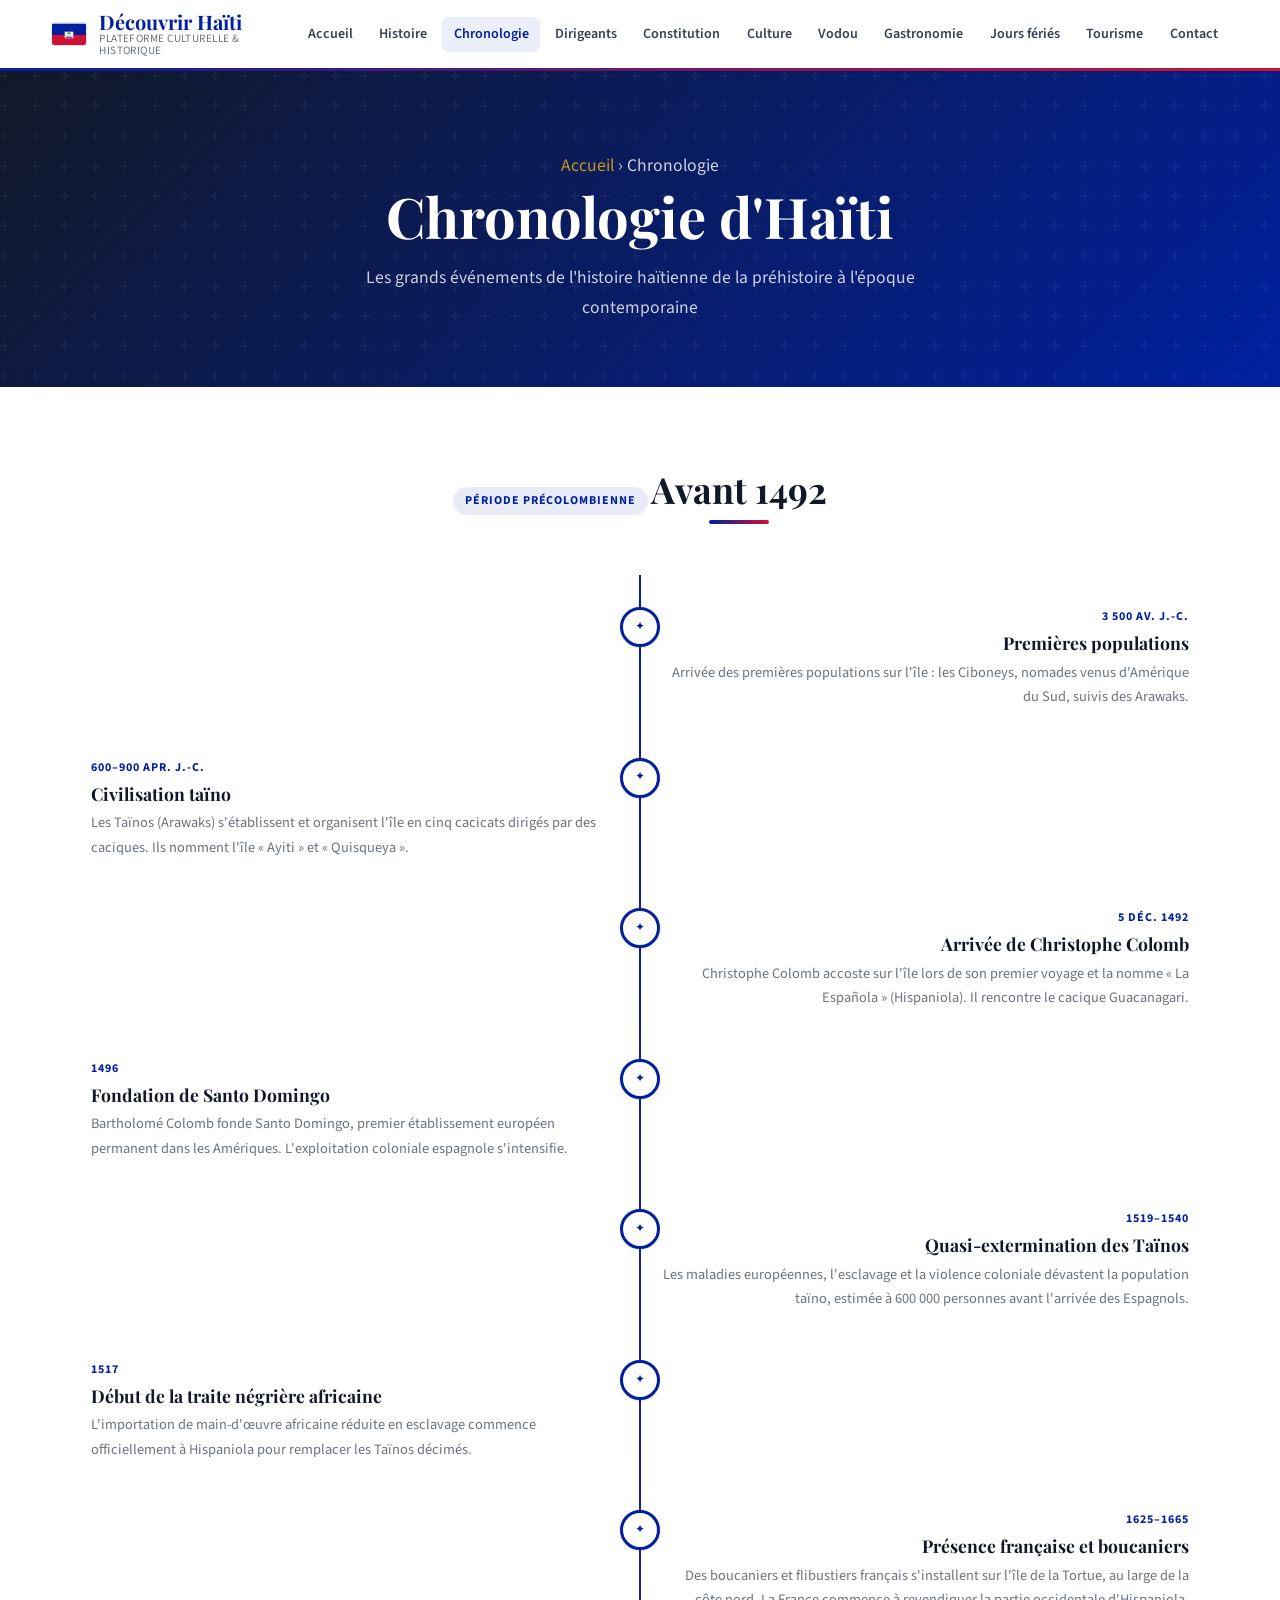
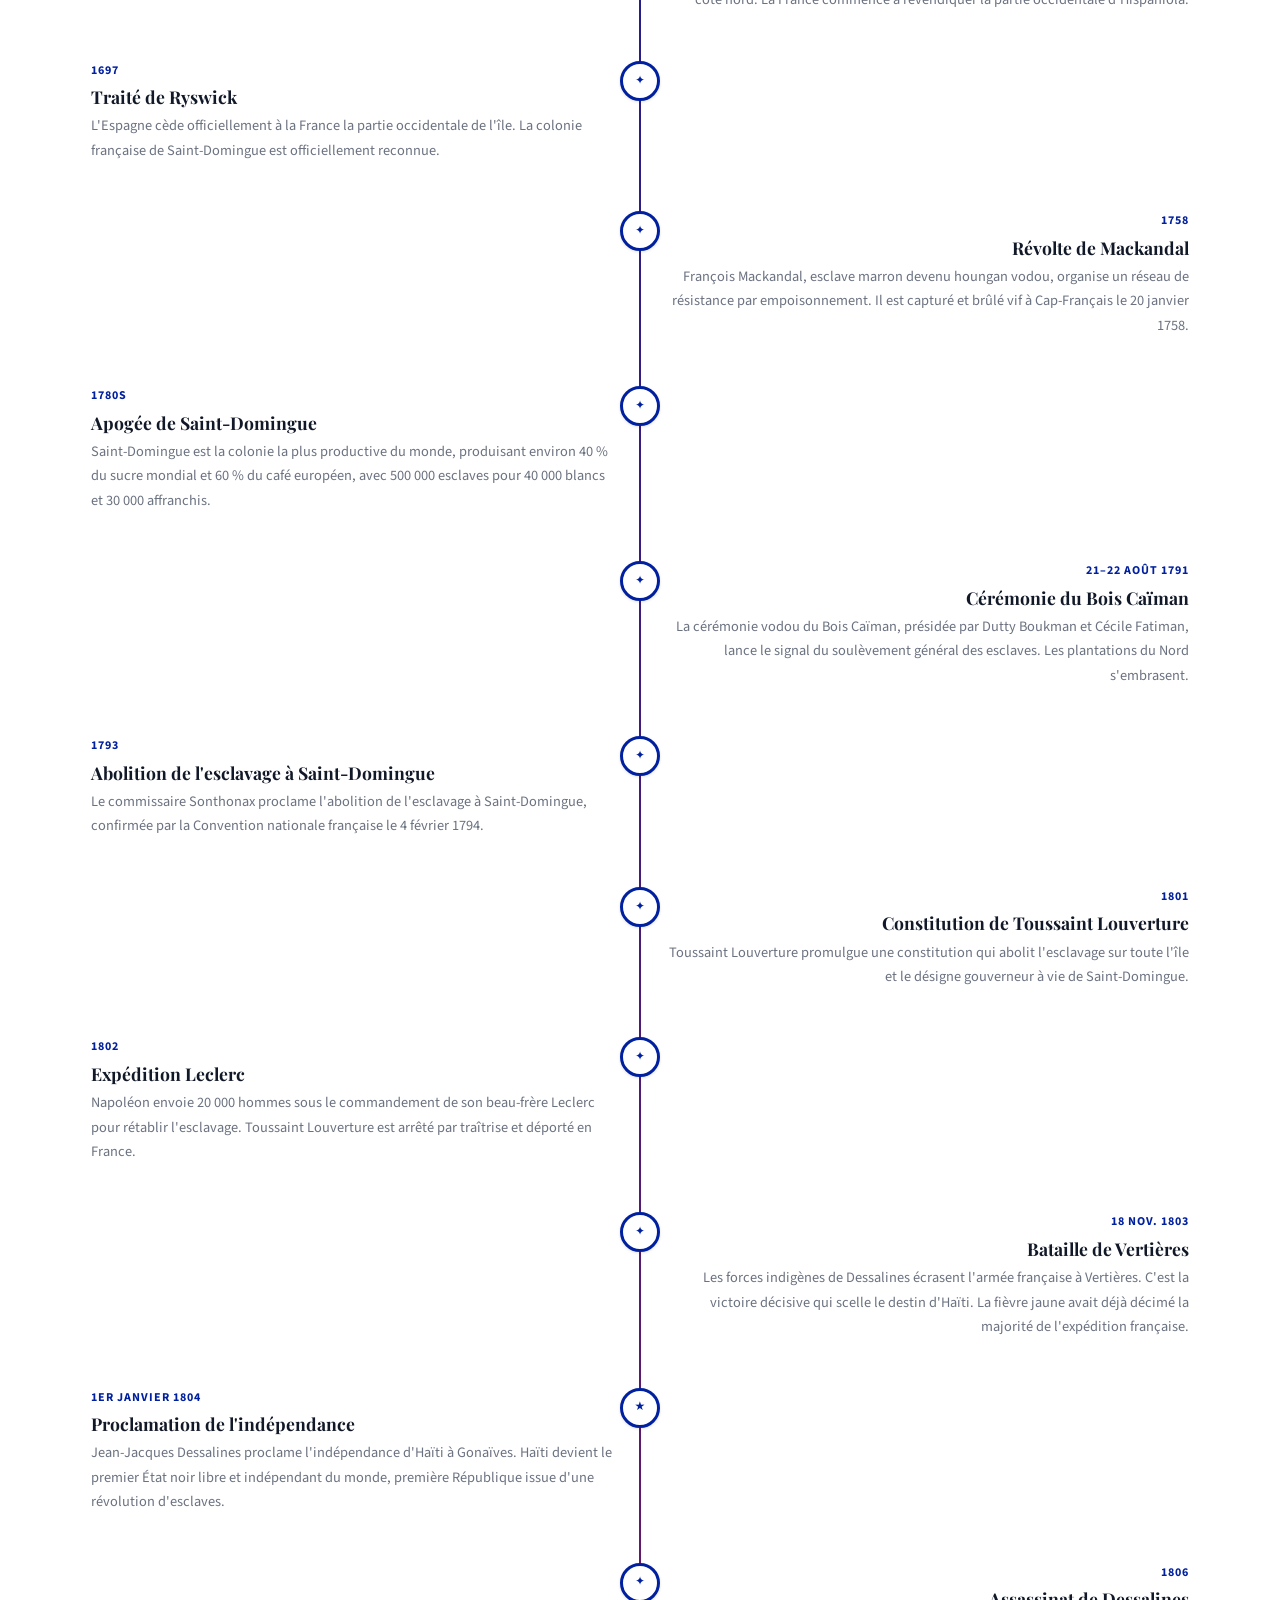
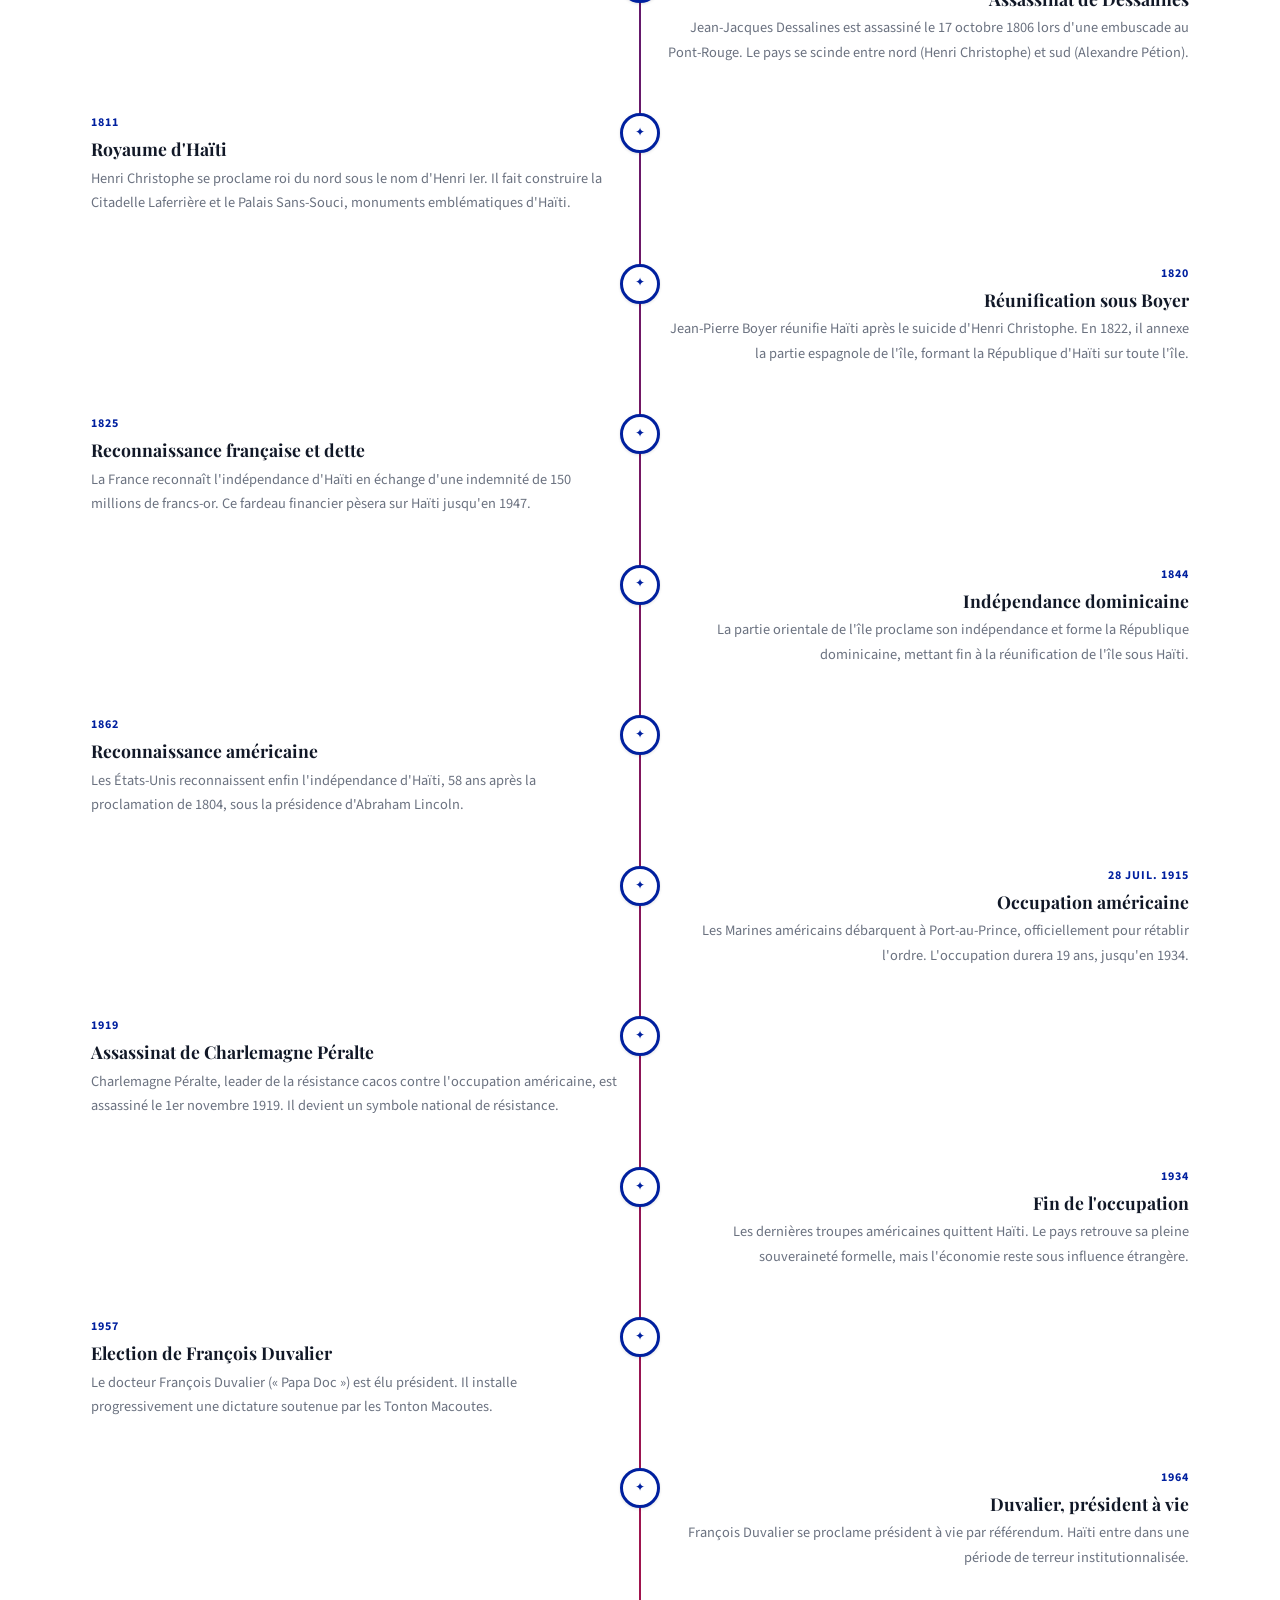
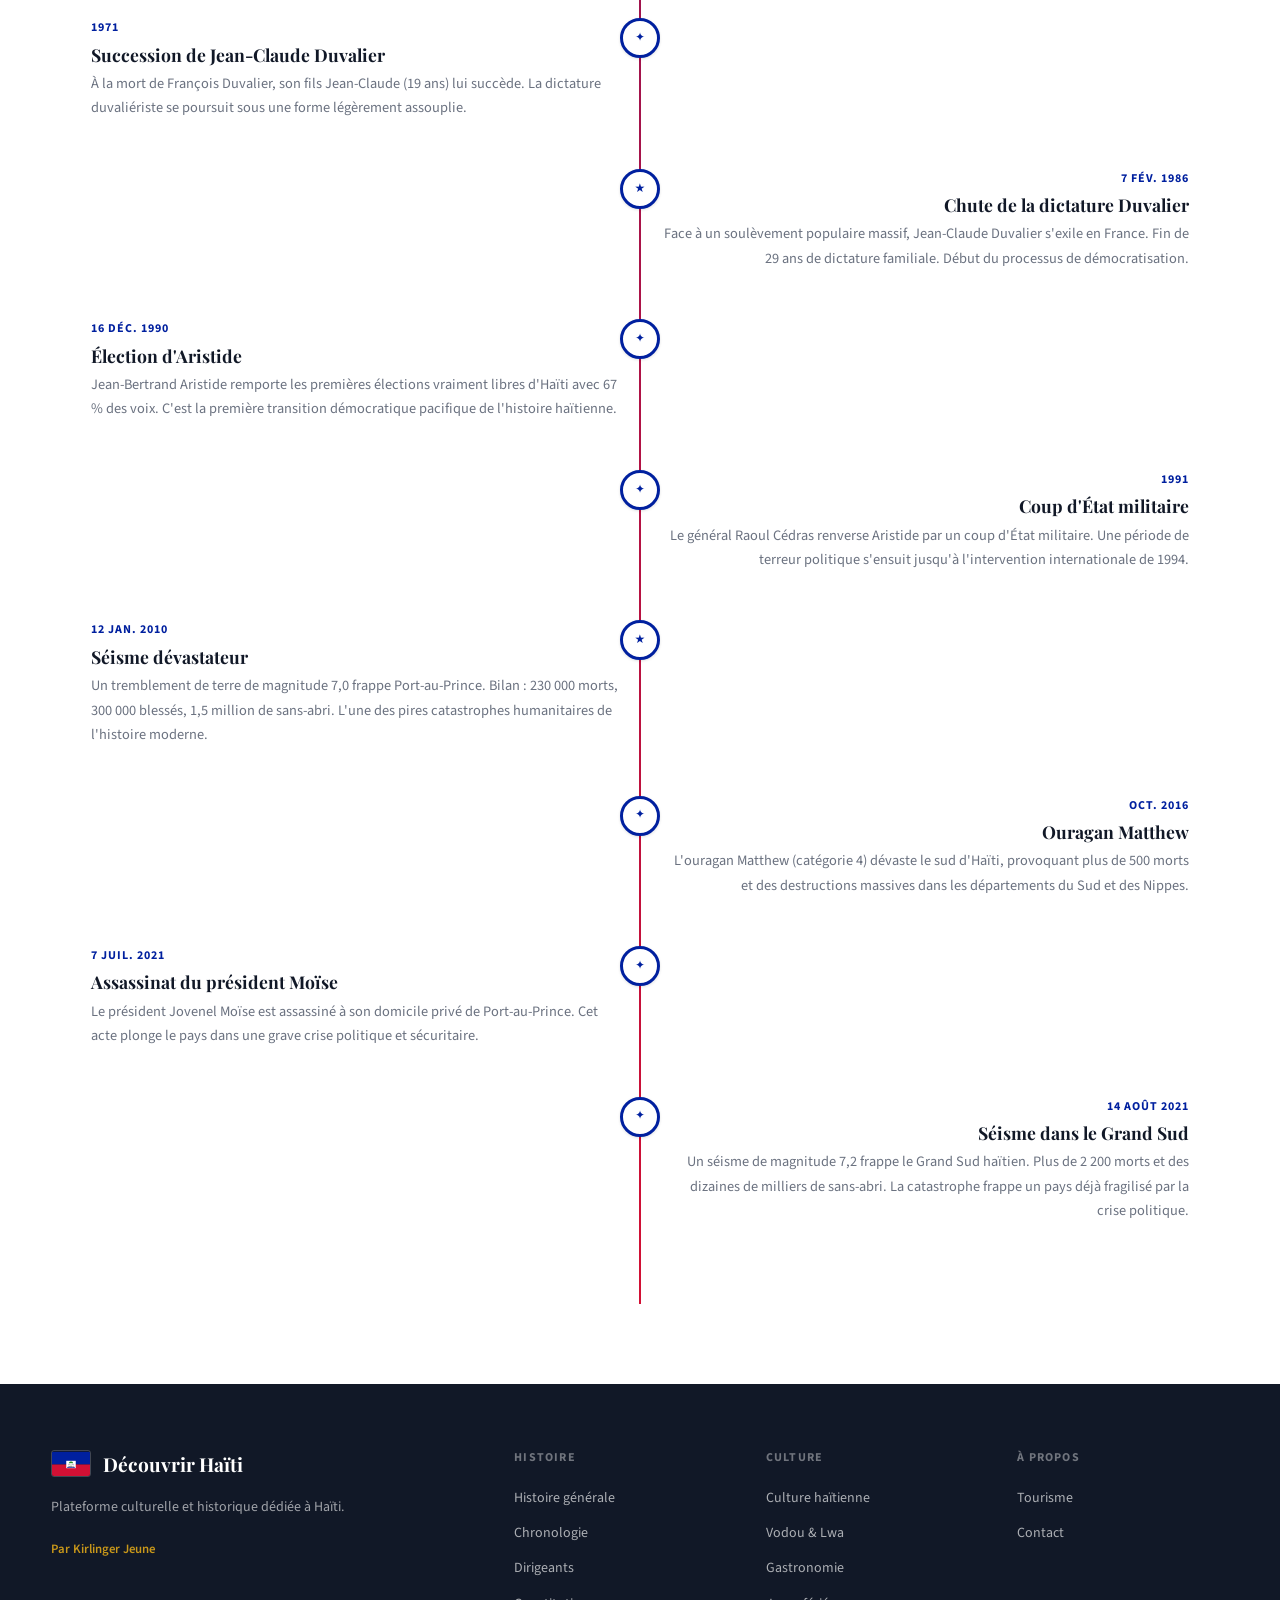
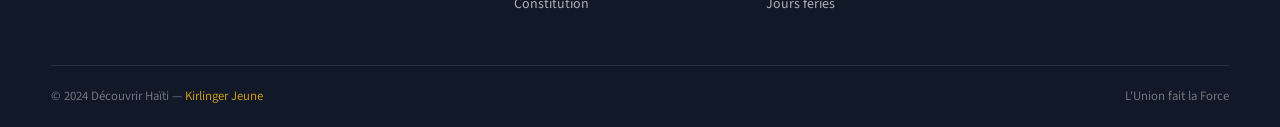
==== chronologie.html @ 1fafaae7 "Build complete Haiti cultural website with 11 pages, CSS, JS and flag SVG Co-authored-by: Kirlinger " ====
<!DOCTYPE html>
<html lang="fr">
<head>
  <meta charset="UTF-8" />
  <meta name="viewport" content="width=device-width, initial-scale=1.0" />
  <title>Chronologie — Découvrir Haïti</title>
  <meta name="description" content="Frise chronologique des grands événements qui ont façonné l'histoire d'Haïti, de la période précolombienne à nos jours." />
  <link rel="preconnect" href="https://fonts.googleapis.com" />
  <link rel="preconnect" href="https://fonts.gstatic.com" crossorigin />
  <link href="https://fonts.googleapis.com/css2?family=Playfair+Display:wght@400;600;700&family=Source+Sans+3:wght@300;400;600;700&display=swap" rel="stylesheet" />
  <link rel="stylesheet" href="css/style.css" />
</head>
<body>

  <nav class="navbar" role="navigation" aria-label="Navigation principale">
    <div class="container navbar__inner">
      <a href="index.html" class="navbar__brand">
        <div class="navbar__flag"><img src="assets/flags/haiti-flag.svg" alt="Drapeau haïtien" width="36" height="24" /></div>
        <div class="navbar__logo">Découvrir Haïti<span>Plateforme culturelle &amp; historique</span></div>
      </a>
      <button class="navbar__toggle" aria-expanded="false" aria-controls="main-menu" aria-label="Ouvrir le menu">
        <span></span><span></span><span></span>
      </button>
      <ul class="navbar__menu" id="main-menu" role="list">
        <li><a href="index.html">Accueil</a></li>
        <li><a href="histoire.html">Histoire</a></li>
        <li><a href="chronologie.html">Chronologie</a></li>
        <li><a href="dirigeants.html">Dirigeants</a></li>
        <li><a href="constitution.html">Constitution</a></li>
        <li><a href="culture.html">Culture</a></li>
        <li><a href="vodou.html">Vodou</a></li>
        <li><a href="gastronomie.html">Gastronomie</a></li>
        <li><a href="jours-feries.html">Jours fériés</a></li>
        <li><a href="tourisme.html">Tourisme</a></li>
        <li><a href="contact.html">Contact</a></li>
      </ul>
    </div>
  </nav>

  <header class="page-header">
    <div class="container">
      <p class="page-header__breadcrumb"><a href="index.html">Accueil</a> › Chronologie</p>
      <h1>Chronologie d'Haïti</h1>
      <p>Les grands événements de l'histoire haïtienne de la préhistoire à l'époque contemporaine</p>
    </div>
  </header>

  <section class="section section--alt">
    <div class="container">

      <div class="section-header">
        <span class="tag">Période précolombienne</span>
        <h2>Avant 1492</h2>
      </div>

      <div class="timeline">

        <div class="timeline__item">
          <div class="timeline__dot">✦</div>
          <div class="timeline__content">
            <div class="timeline__year">3 500 av. J.-C.</div>
            <h3 class="timeline__title">Premières populations</h3>
            <p class="timeline__text">Arrivée des premières populations sur l'île : les Ciboneys, nomades venus d'Amérique du Sud, suivis des Arawaks.</p>
          </div>
        </div>

        <div class="timeline__item">
          <div class="timeline__dot">✦</div>
          <div class="timeline__content">
            <div class="timeline__year">600–900 apr. J.-C.</div>
            <h3 class="timeline__title">Civilisation taïno</h3>
            <p class="timeline__text">Les Taïnos (Arawaks) s'établissent et organisent l'île en cinq cacicats dirigés par des caciques. Ils nomment l'île « Ayiti » et « Quisqueya ».</p>
          </div>
        </div>

        <div class="timeline__item">
          <div class="timeline__dot">✦</div>
          <div class="timeline__content">
            <div class="timeline__year">5 déc. 1492</div>
            <h3 class="timeline__title">Arrivée de Christophe Colomb</h3>
            <p class="timeline__text">Christophe Colomb accoste sur l'île lors de son premier voyage et la nomme « La Española » (Hispaniola). Il rencontre le cacique Guacanagari.</p>
          </div>
        </div>

        <div class="timeline__item">
          <div class="timeline__dot">✦</div>
          <div class="timeline__content">
            <div class="timeline__year">1496</div>
            <h3 class="timeline__title">Fondation de Santo Domingo</h3>
            <p class="timeline__text">Bartholomé Colomb fonde Santo Domingo, premier établissement européen permanent dans les Amériques. L'exploitation coloniale espagnole s'intensifie.</p>
          </div>
        </div>

        <div class="timeline__item">
          <div class="timeline__dot">✦</div>
          <div class="timeline__content">
            <div class="timeline__year">1519–1540</div>
            <h3 class="timeline__title">Quasi-extermination des Taïnos</h3>
            <p class="timeline__text">Les maladies européennes, l'esclavage et la violence coloniale dévastent la population taïno, estimée à 600 000 personnes avant l'arrivée des Espagnols.</p>
          </div>
        </div>

        <div class="timeline__item">
          <div class="timeline__dot">✦</div>
          <div class="timeline__content">
            <div class="timeline__year">1517</div>
            <h3 class="timeline__title">Début de la traite négrière africaine</h3>
            <p class="timeline__text">L'importation de main-d'œuvre africaine réduite en esclavage commence officiellement à Hispaniola pour remplacer les Taïnos décimés.</p>
          </div>
        </div>

        <div class="timeline__item">
          <div class="timeline__dot">✦</div>
          <div class="timeline__content">
            <div class="timeline__year">1625–1665</div>
            <h3 class="timeline__title">Présence française et boucaniers</h3>
            <p class="timeline__text">Des boucaniers et flibustiers français s'installent sur l'île de la Tortue, au large de la côte nord. La France commence à revendiquer la partie occidentale d'Hispaniola.</p>
          </div>
        </div>

        <div class="timeline__item">
          <div class="timeline__dot">✦</div>
          <div class="timeline__content">
            <div class="timeline__year">1697</div>
            <h3 class="timeline__title">Traité de Ryswick</h3>
            <p class="timeline__text">L'Espagne cède officiellement à la France la partie occidentale de l'île. La colonie française de Saint-Domingue est officiellement reconnue.</p>
          </div>
        </div>

        <div class="timeline__item">
          <div class="timeline__dot">✦</div>
          <div class="timeline__content">
            <div class="timeline__year">1758</div>
            <h3 class="timeline__title">Révolte de Mackandal</h3>
            <p class="timeline__text">François Mackandal, esclave marron devenu houngan vodou, organise un réseau de résistance par empoisonnement. Il est capturé et brûlé vif à Cap-Français le 20 janvier 1758.</p>
          </div>
        </div>

        <div class="timeline__item">
          <div class="timeline__dot">✦</div>
          <div class="timeline__content">
            <div class="timeline__year">1780s</div>
            <h3 class="timeline__title">Apogée de Saint-Domingue</h3>
            <p class="timeline__text">Saint-Domingue est la colonie la plus productive du monde, produisant environ 40 % du sucre mondial et 60 % du café européen, avec 500 000 esclaves pour 40 000 blancs et 30 000 affranchis.</p>
          </div>
        </div>

        <div class="timeline__item">
          <div class="timeline__dot">✦</div>
          <div class="timeline__content">
            <div class="timeline__year">21–22 août 1791</div>
            <h3 class="timeline__title">Cérémonie du Bois Caïman</h3>
            <p class="timeline__text">La cérémonie vodou du Bois Caïman, présidée par Dutty Boukman et Cécile Fatiman, lance le signal du soulèvement général des esclaves. Les plantations du Nord s'embrasent.</p>
          </div>
        </div>

        <div class="timeline__item">
          <div class="timeline__dot">✦</div>
          <div class="timeline__content">
            <div class="timeline__year">1793</div>
            <h3 class="timeline__title">Abolition de l'esclavage à Saint-Domingue</h3>
            <p class="timeline__text">Le commissaire Sonthonax proclame l'abolition de l'esclavage à Saint-Domingue, confirmée par la Convention nationale française le 4 février 1794.</p>
          </div>
        </div>

        <div class="timeline__item">
          <div class="timeline__dot">✦</div>
          <div class="timeline__content">
            <div class="timeline__year">1801</div>
            <h3 class="timeline__title">Constitution de Toussaint Louverture</h3>
            <p class="timeline__text">Toussaint Louverture promulgue une constitution qui abolit l'esclavage sur toute l'île et le désigne gouverneur à vie de Saint-Domingue.</p>
          </div>
        </div>

        <div class="timeline__item">
          <div class="timeline__dot">✦</div>
          <div class="timeline__content">
            <div class="timeline__year">1802</div>
            <h3 class="timeline__title">Expédition Leclerc</h3>
            <p class="timeline__text">Napoléon envoie 20 000 hommes sous le commandement de son beau-frère Leclerc pour rétablir l'esclavage. Toussaint Louverture est arrêté par traîtrise et déporté en France.</p>
          </div>
        </div>

        <div class="timeline__item">
          <div class="timeline__dot">✦</div>
          <div class="timeline__content">
            <div class="timeline__year">18 nov. 1803</div>
            <h3 class="timeline__title">Bataille de Vertières</h3>
            <p class="timeline__text">Les forces indigènes de Dessalines écrasent l'armée française à Vertières. C'est la victoire décisive qui scelle le destin d'Haïti. La fièvre jaune avait déjà décimé la majorité de l'expédition française.</p>
          </div>
        </div>

        <div class="timeline__item">
          <div class="timeline__dot">★</div>
          <div class="timeline__content">
            <div class="timeline__year">1er janvier 1804</div>
            <h3 class="timeline__title">Proclamation de l'indépendance</h3>
            <p class="timeline__text">Jean-Jacques Dessalines proclame l'indépendance d'Haïti à Gonaïves. Haïti devient le premier État noir libre et indépendant du monde, première République issue d'une révolution d'esclaves.</p>
          </div>
        </div>

        <div class="timeline__item">
          <div class="timeline__dot">✦</div>
          <div class="timeline__content">
            <div class="timeline__year">1806</div>
            <h3 class="timeline__title">Assassinat de Dessalines</h3>
            <p class="timeline__text">Jean-Jacques Dessalines est assassiné le 17 octobre 1806 lors d'une embuscade au Pont-Rouge. Le pays se scinde entre nord (Henri Christophe) et sud (Alexandre Pétion).</p>
          </div>
        </div>

        <div class="timeline__item">
          <div class="timeline__dot">✦</div>
          <div class="timeline__content">
            <div class="timeline__year">1811</div>
            <h3 class="timeline__title">Royaume d'Haïti</h3>
            <p class="timeline__text">Henri Christophe se proclame roi du nord sous le nom d'Henri Ier. Il fait construire la Citadelle Laferrière et le Palais Sans-Souci, monuments emblématiques d'Haïti.</p>
          </div>
        </div>

        <div class="timeline__item">
          <div class="timeline__dot">✦</div>
          <div class="timeline__content">
            <div class="timeline__year">1820</div>
            <h3 class="timeline__title">Réunification sous Boyer</h3>
            <p class="timeline__text">Jean-Pierre Boyer réunifie Haïti après le suicide d'Henri Christophe. En 1822, il annexe la partie espagnole de l'île, formant la République d'Haïti sur toute l'île.</p>
          </div>
        </div>

        <div class="timeline__item">
          <div class="timeline__dot">✦</div>
          <div class="timeline__content">
            <div class="timeline__year">1825</div>
            <h3 class="timeline__title">Reconnaissance française et dette</h3>
            <p class="timeline__text">La France reconnaît l'indépendance d'Haïti en échange d'une indemnité de 150 millions de francs-or. Ce fardeau financier pèsera sur Haïti jusqu'en 1947.</p>
          </div>
        </div>

        <div class="timeline__item">
          <div class="timeline__dot">✦</div>
          <div class="timeline__content">
            <div class="timeline__year">1844</div>
            <h3 class="timeline__title">Indépendance dominicaine</h3>
            <p class="timeline__text">La partie orientale de l'île proclame son indépendance et forme la République dominicaine, mettant fin à la réunification de l'île sous Haïti.</p>
          </div>
        </div>

        <div class="timeline__item">
          <div class="timeline__dot">✦</div>
          <div class="timeline__content">
            <div class="timeline__year">1862</div>
            <h3 class="timeline__title">Reconnaissance américaine</h3>
            <p class="timeline__text">Les États-Unis reconnaissent enfin l'indépendance d'Haïti, 58 ans après la proclamation de 1804, sous la présidence d'Abraham Lincoln.</p>
          </div>
        </div>

        <div class="timeline__item">
          <div class="timeline__dot">✦</div>
          <div class="timeline__content">
            <div class="timeline__year">28 juil. 1915</div>
            <h3 class="timeline__title">Occupation américaine</h3>
            <p class="timeline__text">Les Marines américains débarquent à Port-au-Prince, officiellement pour rétablir l'ordre. L'occupation durera 19 ans, jusqu'en 1934.</p>
          </div>
        </div>

        <div class="timeline__item">
          <div class="timeline__dot">✦</div>
          <div class="timeline__content">
            <div class="timeline__year">1919</div>
            <h3 class="timeline__title">Assassinat de Charlemagne Péralte</h3>
            <p class="timeline__text">Charlemagne Péralte, leader de la résistance cacos contre l'occupation américaine, est assassiné le 1er novembre 1919. Il devient un symbole national de résistance.</p>
          </div>
        </div>

        <div class="timeline__item">
          <div class="timeline__dot">✦</div>
          <div class="timeline__content">
            <div class="timeline__year">1934</div>
            <h3 class="timeline__title">Fin de l'occupation</h3>
            <p class="timeline__text">Les dernières troupes américaines quittent Haïti. Le pays retrouve sa pleine souveraineté formelle, mais l'économie reste sous influence étrangère.</p>
          </div>
        </div>

        <div class="timeline__item">
          <div class="timeline__dot">✦</div>
          <div class="timeline__content">
            <div class="timeline__year">1957</div>
            <h3 class="timeline__title">Election de François Duvalier</h3>
            <p class="timeline__text">Le docteur François Duvalier (« Papa Doc ») est élu président. Il installe progressivement une dictature soutenue par les Tonton Macoutes.</p>
          </div>
        </div>

        <div class="timeline__item">
          <div class="timeline__dot">✦</div>
          <div class="timeline__content">
            <div class="timeline__year">1964</div>
            <h3 class="timeline__title">Duvalier, président à vie</h3>
            <p class="timeline__text">François Duvalier se proclame président à vie par référendum. Haïti entre dans une période de terreur institutionnalisée.</p>
          </div>
        </div>

        <div class="timeline__item">
          <div class="timeline__dot">✦</div>
          <div class="timeline__content">
            <div class="timeline__year">1971</div>
            <h3 class="timeline__title">Succession de Jean-Claude Duvalier</h3>
            <p class="timeline__text">À la mort de François Duvalier, son fils Jean-Claude (19 ans) lui succède. La dictature duvaliériste se poursuit sous une forme légèrement assouplie.</p>
          </div>
        </div>

        <div class="timeline__item">
          <div class="timeline__dot">★</div>
          <div class="timeline__content">
            <div class="timeline__year">7 fév. 1986</div>
            <h3 class="timeline__title">Chute de la dictature Duvalier</h3>
            <p class="timeline__text">Face à un soulèvement populaire massif, Jean-Claude Duvalier s'exile en France. Fin de 29 ans de dictature familiale. Début du processus de démocratisation.</p>
          </div>
        </div>

        <div class="timeline__item">
          <div class="timeline__dot">✦</div>
          <div class="timeline__content">
            <div class="timeline__year">16 déc. 1990</div>
            <h3 class="timeline__title">Élection d'Aristide</h3>
            <p class="timeline__text">Jean-Bertrand Aristide remporte les premières élections vraiment libres d'Haïti avec 67 % des voix. C'est la première transition démocratique pacifique de l'histoire haïtienne.</p>
          </div>
        </div>

        <div class="timeline__item">
          <div class="timeline__dot">✦</div>
          <div class="timeline__content">
            <div class="timeline__year">1991</div>
            <h3 class="timeline__title">Coup d'État militaire</h3>
            <p class="timeline__text">Le général Raoul Cédras renverse Aristide par un coup d'État militaire. Une période de terreur politique s'ensuit jusqu'à l'intervention internationale de 1994.</p>
          </div>
        </div>

        <div class="timeline__item">
          <div class="timeline__dot">★</div>
          <div class="timeline__content">
            <div class="timeline__year">12 jan. 2010</div>
            <h3 class="timeline__title">Séisme dévastateur</h3>
            <p class="timeline__text">Un tremblement de terre de magnitude 7,0 frappe Port-au-Prince. Bilan : 230 000 morts, 300 000 blessés, 1,5 million de sans-abri. L'une des pires catastrophes humanitaires de l'histoire moderne.</p>
          </div>
        </div>

        <div class="timeline__item">
          <div class="timeline__dot">✦</div>
          <div class="timeline__content">
            <div class="timeline__year">oct. 2016</div>
            <h3 class="timeline__title">Ouragan Matthew</h3>
            <p class="timeline__text">L'ouragan Matthew (catégorie 4) dévaste le sud d'Haïti, provoquant plus de 500 morts et des destructions massives dans les départements du Sud et des Nippes.</p>
          </div>
        </div>

        <div class="timeline__item">
          <div class="timeline__dot">✦</div>
          <div class="timeline__content">
            <div class="timeline__year">7 juil. 2021</div>
            <h3 class="timeline__title">Assassinat du président Moïse</h3>
            <p class="timeline__text">Le président Jovenel Moïse est assassiné à son domicile privé de Port-au-Prince. Cet acte plonge le pays dans une grave crise politique et sécuritaire.</p>
          </div>
        </div>

        <div class="timeline__item">
          <div class="timeline__dot">✦</div>
          <div class="timeline__content">
            <div class="timeline__year">14 août 2021</div>
            <h3 class="timeline__title">Séisme dans le Grand Sud</h3>
            <p class="timeline__text">Un séisme de magnitude 7,2 frappe le Grand Sud haïtien. Plus de 2 200 morts et des dizaines de milliers de sans-abri. La catastrophe frappe un pays déjà fragilisé par la crise politique.</p>
          </div>
        </div>

      </div>

    </div>
  </section>

  <footer class="footer" role="contentinfo">
    <div class="container">
      <div class="footer__grid">
        <div>
          <div class="footer__brand">
            <div class="footer__flag"><img src="assets/flags/haiti-flag.svg" alt="Drapeau haïtien" width="40" height="27" /></div>
            <span class="footer__brand-name">Découvrir Haïti</span>
          </div>
          <p class="footer__desc">Plateforme culturelle et historique dédiée à Haïti.</p>
          <p class="footer__author">Par Kirlinger Jeune</p>
        </div>
        <div>
          <p class="footer__heading">Histoire</p>
          <ul class="footer__links">
            <li><a href="histoire.html">Histoire générale</a></li>
            <li><a href="chronologie.html">Chronologie</a></li>
            <li><a href="dirigeants.html">Dirigeants</a></li>
            <li><a href="constitution.html">Constitution</a></li>
          </ul>
        </div>
        <div>
          <p class="footer__heading">Culture</p>
          <ul class="footer__links">
            <li><a href="culture.html">Culture haïtienne</a></li>
            <li><a href="vodou.html">Vodou &amp; Lwa</a></li>
            <li><a href="gastronomie.html">Gastronomie</a></li>
            <li><a href="jours-feries.html">Jours fériés</a></li>
          </ul>
        </div>
        <div>
          <p class="footer__heading">À propos</p>
          <ul class="footer__links">
            <li><a href="tourisme.html">Tourisme</a></li>
            <li><a href="contact.html">Contact</a></li>
          </ul>
        </div>
      </div>
      <div class="footer__bottom">
        <p>&copy; 2024 Découvrir Haïti — <a href="contact.html">Kirlinger Jeune</a></p>
        <p>L'Union fait la Force</p>
      </div>
    </div>
  </footer>

  <button class="back-to-top" aria-label="Retour en haut de page">↑</button>
  <script src="js/script.js"></script>
</body>
</html>
---- css/style.css ----
/* =====================================================
   Découvrir Haïti — Feuille de style principale
   Auteur : Kirlinger Jeune
   ===================================================== */

/* ---- Reset & Variables ---- */
*, *::before, *::after {
  box-sizing: border-box;
  margin: 0;
  padding: 0;
}

:root {
  --blue-haiti: #00209F;
  --red-haiti:  #D21034;
  --gold:       #C8971A;
  --dark:       #111827;
  --dark-alt:   #1f2937;
  --mid:        #374151;
  --light:      #f9fafb;
  --border:     #e5e7eb;
  --text:       #1f2937;
  --text-light: #6b7280;
  --white:      #ffffff;
  --shadow-sm:  0 1px 3px rgba(0,0,0,.12);
  --shadow-md:  0 4px 16px rgba(0,0,0,.14);
  --shadow-lg:  0 10px 40px rgba(0,0,0,.18);
  --radius:     12px;
  --radius-sm:  6px;
  --transition: .25s ease;
  --font-head:  'Playfair Display', Georgia, serif;
  --font-body:  'Source Sans 3', 'Segoe UI', system-ui, sans-serif;
}

html {
  scroll-behavior: smooth;
  font-size: 16px;
}

body {
  font-family: var(--font-body);
  color: var(--text);
  background: var(--light);
  line-height: 1.7;
}

img { max-width: 100%; display: block; }
a  { color: inherit; text-decoration: none; }
ul { list-style: none; }

/* ---- Typography ---- */
h1, h2, h3, h4, h5 {
  font-family: var(--font-head);
  line-height: 1.25;
  color: var(--dark);
}

h1 { font-size: clamp(2rem,   5vw, 3.5rem); }
h2 { font-size: clamp(1.5rem, 3vw, 2.25rem); }
h3 { font-size: clamp(1.15rem,2vw, 1.5rem); }
h4 { font-size: 1.125rem; }

p  { margin-bottom: 1rem; }

/* ---- Utility ---- */
.container {
  width: 92%;
  max-width: 1200px;
  margin: 0 auto;
}

.section { padding: 5rem 0; }
.section--alt { background: var(--white); }
.section--dark { background: var(--dark); color: var(--white); }
.section--dark h2, .section--dark h3 { color: var(--white); }

.section-header {
  text-align: center;
  margin-bottom: 3rem;
}

.section-header h2 {
  position: relative;
  display: inline-block;
  padding-bottom: .75rem;
}

.section-header h2::after {
  content: '';
  position: absolute;
  left: 50%;
  bottom: 0;
  transform: translateX(-50%);
  width: 60px;
  height: 4px;
  background: linear-gradient(90deg, var(--blue-haiti), var(--red-haiti));
  border-radius: 2px;
}

.section-header p {
  margin-top: 1rem;
  color: var(--text-light);
  max-width: 600px;
  margin-left: auto;
  margin-right: auto;
}

.tag {
  display: inline-block;
  font-size: .75rem;
  font-weight: 700;
  letter-spacing: .08em;
  text-transform: uppercase;
  color: var(--blue-haiti);
  background: rgba(0,32,159,.09);
  border-radius: 999px;
  padding: .25rem .75rem;
  margin-bottom: .75rem;
}

.tag--red { color: var(--red-haiti); background: rgba(210,16,52,.09); }

.btn {
  display: inline-flex;
  align-items: center;
  gap: .5rem;
  padding: .75rem 1.75rem;
  border-radius: var(--radius-sm);
  font-weight: 600;
  font-size: .95rem;
  cursor: pointer;
  transition: all var(--transition);
  border: 2px solid transparent;
}

.btn--primary {
  background: var(--blue-haiti);
  color: var(--white);
}
.btn--primary:hover { background: #001a82; transform: translateY(-2px); box-shadow: var(--shadow-md); }

.btn--outline {
  background: transparent;
  color: var(--white);
  border-color: var(--white);
}
.btn--outline:hover { background: var(--white); color: var(--blue-haiti); }

.btn--gold {
  background: var(--gold);
  color: var(--white);
}
.btn--gold:hover { background: #a67b14; transform: translateY(-2px); box-shadow: var(--shadow-md); }

/* ---- Navigation ---- */
.navbar {
  position: sticky;
  top: 0;
  z-index: 1000;
  background: var(--white);
  box-shadow: var(--shadow-sm);
  border-bottom: 3px solid transparent;
  border-image: linear-gradient(90deg, var(--blue-haiti), var(--red-haiti)) 1;
}

.navbar__inner {
  display: flex;
  align-items: center;
  justify-content: space-between;
  height: 68px;
}

.navbar__brand {
  display: flex;
  align-items: center;
  gap: .75rem;
}

.navbar__flag {
  width: 36px;
  height: 24px;
  border-radius: 3px;
  overflow: hidden;
  border: 1px solid var(--border);
  flex-shrink: 0;
}

.navbar__logo {
  font-family: var(--font-head);
  font-size: 1.25rem;
  font-weight: 700;
  color: var(--blue-haiti);
  line-height: 1.1;
}

.navbar__logo span {
  display: block;
  font-size: .7rem;
  font-family: var(--font-body);
  font-weight: 400;
  color: var(--text-light);
  letter-spacing: .04em;
  text-transform: uppercase;
}

.navbar__menu {
  display: flex;
  align-items: center;
  gap: .25rem;
}

.navbar__menu a {
  font-size: .88rem;
  font-weight: 600;
  padding: .45rem .7rem;
  border-radius: var(--radius-sm);
  color: var(--mid);
  transition: color var(--transition), background var(--transition);
  white-space: nowrap;
}

.navbar__menu a:hover,
.navbar__menu a.active {
  color: var(--blue-haiti);
  background: rgba(0,32,159,.07);
}

.navbar__toggle {
  display: none;
  flex-direction: column;
  gap: 5px;
  cursor: pointer;
  padding: .5rem;
  border-radius: var(--radius-sm);
  border: none;
  background: transparent;
}

.navbar__toggle span {
  display: block;
  width: 24px;
  height: 2px;
  background: var(--dark);
  border-radius: 2px;
  transition: all .3s;
}

/* ---- Hero ---- */
.hero {
  position: relative;
  min-height: 90vh;
  display: flex;
  align-items: center;
  background: linear-gradient(135deg, #00154a 0%, #00209F 40%, #1a0a3a 70%, #8B0020 100%);
  overflow: hidden;
  color: var(--white);
}

.hero::before {
  content: '';
  position: absolute;
  inset: 0;
  background: url("data:image/svg+xml,%3Csvg width='60' height='60' viewBox='0 0 60 60' xmlns='http://www.w3.org/2000/svg'%3E%3Cg fill='none' fill-rule='evenodd'%3E%3Cg fill='%23ffffff' fill-opacity='0.03'%3E%3Cpath d='M36 34v-4h-2v4h-4v2h4v4h2v-4h4v-2h-4zm0-30V0h-2v4h-4v2h4v4h2V6h4V4h-4zM6 34v-4H4v4H0v2h4v4h2v-4h4v-2H6zM6 4V0H4v4H0v2h4v4h2V6h4V4H6z'/%3E%3C/g%3E%3C/g%3E%3C/svg%3E");
  opacity: .4;
}

.hero__shapes {
  position: absolute;
  inset: 0;
  pointer-events: none;
  overflow: hidden;
}

.hero__shapes .shape {
  position: absolute;
  border-radius: 50%;
  opacity: .08;
}

.hero__shapes .shape-1 {
  width: 600px; height: 600px;
  background: var(--gold);
  top: -200px; right: -150px;
}

.hero__shapes .shape-2 {
  width: 400px; height: 400px;
  background: var(--red-haiti);
  bottom: -150px; left: -100px;
}

.hero__shapes .shape-3 {
  width: 200px; height: 200px;
  background: var(--white);
  top: 60%; right: 20%;
}

.hero__content {
  position: relative;
  z-index: 2;
  max-width: 700px;
}

.hero__eyebrow {
  display: inline-flex;
  align-items: center;
  gap: .5rem;
  font-size: .8rem;
  font-weight: 700;
  letter-spacing: .12em;
  text-transform: uppercase;
  color: var(--gold);
  margin-bottom: 1.5rem;
}

.hero__eyebrow::before {
  content: '';
  display: inline-block;
  width: 30px;
  height: 2px;
  background: var(--gold);
}

.hero__title {
  color: var(--white);
  margin-bottom: 1.5rem;
  text-shadow: 0 2px 20px rgba(0,0,0,.3);
}

.hero__title em {
  font-style: normal;
  color: var(--gold);
}

.hero__subtitle {
  font-size: 1.15rem;
  color: rgba(255,255,255,.85);
  margin-bottom: 2.5rem;
  max-width: 540px;
}

.hero__actions {
  display: flex;
  gap: 1rem;
  flex-wrap: wrap;
}

.hero__flag {
  position: absolute;
  right: 8%;
  top: 50%;
  transform: translateY(-50%);
  z-index: 2;
}

.hero__flag-img {
  width: 280px;
  border-radius: var(--radius);
  box-shadow: var(--shadow-lg);
  border: 3px solid rgba(255,255,255,.2);
}

.hero__scroll {
  position: absolute;
  bottom: 2rem;
  left: 50%;
  transform: translateX(-50%);
  z-index: 2;
  display: flex;
  flex-direction: column;
  align-items: center;
  gap: .4rem;
  color: rgba(255,255,255,.5);
  font-size: .75rem;
  letter-spacing: .08em;
  text-transform: uppercase;
  animation: bounce 2s infinite;
}

.hero__scroll::after {
  content: '↓';
  font-size: 1.2rem;
}

@keyframes bounce {
  0%, 100% { transform: translateX(-50%) translateY(0); }
  50%       { transform: translateX(-50%) translateY(8px); }
}

/* ---- Cards ---- */
.cards-grid {
  display: grid;
  gap: 1.5rem;
  grid-template-columns: repeat(auto-fill, minmax(280px, 1fr));
}

.card {
  background: var(--white);
  border-radius: var(--radius);
  box-shadow: var(--shadow-sm);
  overflow: hidden;
  transition: transform var(--transition), box-shadow var(--transition);
  border: 1px solid var(--border);
}

.card:hover {
  transform: translateY(-5px);
  box-shadow: var(--shadow-md);
}

.card__icon {
  height: 180px;
  display: flex;
  align-items: center;
  justify-content: center;
  font-size: 3.5rem;
  background: linear-gradient(135deg, #eef2ff 0%, #e0e7ff 100%);
}

.card__icon--red   { background: linear-gradient(135deg, #fff0f1 0%, #ffe0e4 100%); }
.card__icon--gold  { background: linear-gradient(135deg, #fffbeb 0%, #fef3c7 100%); }
.card__icon--green { background: linear-gradient(135deg, #ecfdf5 0%, #d1fae5 100%); }
.card__icon--purple{ background: linear-gradient(135deg, #f5f3ff 0%, #ede9fe 100%); }
.card__icon--teal  { background: linear-gradient(135deg, #f0fdfa 0%, #ccfbf1 100%); }

.card__body {
  padding: 1.5rem;
}

.card__body h3 {
  margin-bottom: .5rem;
}

.card__body p {
  color: var(--text-light);
  font-size: .9rem;
  margin-bottom: 1rem;
}

.card__link {
  font-size: .875rem;
  font-weight: 700;
  color: var(--blue-haiti);
  display: inline-flex;
  align-items: center;
  gap: .35rem;
  transition: gap var(--transition);
}

.card__link:hover { gap: .6rem; }
.card__link::after { content: '→'; }

/* ---- Page Header ---- */
.page-header {
  background: linear-gradient(135deg, var(--dark) 0%, var(--blue-haiti) 100%);
  color: var(--white);
  padding: 5rem 0 4rem;
  text-align: center;
  position: relative;
  overflow: hidden;
}

.page-header::before {
  content: '';
  position: absolute;
  inset: 0;
  background: url("data:image/svg+xml,%3Csvg width='60' height='60' viewBox='0 0 60 60' xmlns='http://www.w3.org/2000/svg'%3E%3Cg fill='none' fill-rule='evenodd'%3E%3Cg fill='%23ffffff' fill-opacity='0.04'%3E%3Cpath d='M36 34v-4h-2v4h-4v2h4v4h2v-4h4v-2h-4zm0-30V0h-2v4h-4v2h4v4h2V6h4V4h-4zM6 34v-4H4v4H0v2h4v4h2v-4h4v-2H6zM6 4V0H4v4H0v2h4v4h2V6h4V4H6z'/%3E%3C/g%3E%3C/g%3E%3C/svg%3E");
}

.page-header__breadcrumb {
  font-size: .8rem;
  color: rgba(255,255,255,.6);
  margin-bottom: 1rem;
  position: relative;
}

.page-header__breadcrumb a { color: var(--gold); }
.page-header__breadcrumb a:hover { text-decoration: underline; }

.page-header h1 {
  color: var(--white);
  position: relative;
  margin-bottom: .75rem;
}

.page-header p {
  color: rgba(255,255,255,.8);
  font-size: 1.1rem;
  max-width: 600px;
  margin: 0 auto;
  position: relative;
}

/* ---- Timeline ---- */
.timeline {
  position: relative;
  padding: 2rem 0;
}

.timeline::before {
  content: '';
  position: absolute;
  left: 50%;
  top: 0;
  bottom: 0;
  width: 2px;
  background: linear-gradient(to bottom, var(--blue-haiti), var(--red-haiti));
  transform: translateX(-50%);
}

.timeline__item {
  display: flex;
  align-items: flex-start;
  margin-bottom: 3rem;
  position: relative;
}

.timeline__item:nth-child(odd) {
  flex-direction: row-reverse;
}

.timeline__item:nth-child(odd) .timeline__content {
  text-align: right;
  padding: 0 2.5rem 0 0;
}

.timeline__item:nth-child(even) .timeline__content {
  padding: 0 0 0 2.5rem;
}

.timeline__content {
  width: calc(50% - 20px);
}

.timeline__dot {
  position: absolute;
  left: 50%;
  transform: translateX(-50%);
  width: 40px;
  height: 40px;
  border-radius: 50%;
  background: var(--white);
  border: 3px solid var(--blue-haiti);
  display: flex;
  align-items: center;
  justify-content: center;
  font-size: .75rem;
  font-weight: 800;
  color: var(--blue-haiti);
  z-index: 1;
  flex-shrink: 0;
  box-shadow: var(--shadow-sm);
}

.timeline__year {
  font-size: .75rem;
  font-weight: 700;
  letter-spacing: .08em;
  text-transform: uppercase;
  color: var(--blue-haiti);
  margin-bottom: .3rem;
}

.timeline__title {
  font-size: 1.1rem;
  margin-bottom: .4rem;
}

.timeline__text {
  color: var(--text-light);
  font-size: .9rem;
  margin-bottom: 0;
}

/* ---- Leader Cards ---- */
.leader-card {
  background: var(--white);
  border-radius: var(--radius);
  box-shadow: var(--shadow-sm);
  overflow: hidden;
  border: 1px solid var(--border);
  transition: transform var(--transition), box-shadow var(--transition);
}

.leader-card:hover {
  transform: translateY(-4px);
  box-shadow: var(--shadow-md);
}

.leader-card__header {
  height: 100px;
  background: linear-gradient(135deg, var(--blue-haiti), #0035cc);
  display: flex;
  align-items: center;
  justify-content: center;
  font-size: 2.5rem;
}

.leader-card__body {
  padding: 1.5rem;
}

.leader-card__name {
  font-size: 1.1rem;
  margin-bottom: .2rem;
}

.leader-card__period {
  font-size: .8rem;
  font-weight: 600;
  color: var(--blue-haiti);
  margin-bottom: .75rem;
}

.leader-card__desc {
  font-size: .875rem;
  color: var(--text-light);
  margin-bottom: 0;
}

/* ---- Info Box ---- */
.info-box {
  background: var(--white);
  border-radius: var(--radius);
  padding: 2rem;
  border-left: 4px solid var(--blue-haiti);
  box-shadow: var(--shadow-sm);
  margin-bottom: 2rem;
}

.info-box--red { border-left-color: var(--red-haiti); }
.info-box--gold { border-left-color: var(--gold); }

.info-box h3 {
  margin-bottom: .75rem;
  font-size: 1.15rem;
}

/* ---- Accordion ---- */
.accordion {
  border-radius: var(--radius);
  overflow: hidden;
  border: 1px solid var(--border);
}

.accordion__item {
  border-bottom: 1px solid var(--border);
}

.accordion__item:last-child { border-bottom: none; }

.accordion__header {
  width: 100%;
  background: var(--white);
  border: none;
  padding: 1.25rem 1.5rem;
  text-align: left;
  font-family: var(--font-body);
  font-size: 1rem;
  font-weight: 600;
  color: var(--dark);
  cursor: pointer;
  display: flex;
  justify-content: space-between;
  align-items: center;
  transition: background var(--transition);
}

.accordion__header:hover { background: #f3f4f6; }
.accordion__header.open  { background: rgba(0,32,159,.05); color: var(--blue-haiti); }

.accordion__icon {
  font-size: 1.25rem;
  transition: transform .3s;
  flex-shrink: 0;
  margin-left: 1rem;
}

.accordion__header.open .accordion__icon { transform: rotate(45deg); }

.accordion__body {
  display: none;
  padding: 0 1.5rem 1.5rem;
  background: var(--white);
  color: var(--text-light);
  font-size: .95rem;
}

.accordion__body.open { display: block; }

/* ---- Dish Cards ---- */
.dish-card {
  background: var(--white);
  border-radius: var(--radius);
  box-shadow: var(--shadow-sm);
  overflow: hidden;
  border: 1px solid var(--border);
  transition: transform var(--transition), box-shadow var(--transition);
}

.dish-card:hover {
  transform: translateY(-4px);
  box-shadow: var(--shadow-md);
}

.dish-card__visual {
  height: 140px;
  background: linear-gradient(135deg, #fffbeb 0%, #fef3c7 100%);
  display: flex;
  align-items: center;
  justify-content: center;
  font-size: 3rem;
}

.dish-card__body {
  padding: 1.25rem;
}

.dish-card__body h3 {
  margin-bottom: .4rem;
  font-size: 1.05rem;
}

.dish-card__body p {
  font-size: .875rem;
  color: var(--text-light);
  margin-bottom: 0;
}

/* ---- Holiday Cards ---- */
.holiday-card {
  background: var(--white);
  border-radius: var(--radius);
  padding: 1.5rem;
  box-shadow: var(--shadow-sm);
  border: 1px solid var(--border);
  display: flex;
  gap: 1.25rem;
  align-items: flex-start;
  transition: transform var(--transition), box-shadow var(--transition);
}

.holiday-card:hover {
  transform: translateY(-3px);
  box-shadow: var(--shadow-md);
}

.holiday-card__date {
  flex-shrink: 0;
  width: 64px;
  height: 64px;
  border-radius: var(--radius-sm);
  background: var(--blue-haiti);
  color: var(--white);
  display: flex;
  flex-direction: column;
  align-items: center;
  justify-content: center;
  font-weight: 800;
  line-height: 1.1;
}

.holiday-card__date .day {
  font-size: 1.4rem;
}

.holiday-card__date .month {
  font-size: .7rem;
  text-transform: uppercase;
  letter-spacing: .06em;
  opacity: .85;
}

.holiday-card__date--red { background: var(--red-haiti); }
.holiday-card__date--gold { background: var(--gold); }

.holiday-card__info h3 {
  font-size: 1.05rem;
  margin-bottom: .3rem;
}

.holiday-card__info p {
  font-size: .875rem;
  color: var(--text-light);
  margin-bottom: 0;
}

/* ---- Place Cards ---- */
.place-card {
  background: var(--white);
  border-radius: var(--radius);
  box-shadow: var(--shadow-sm);
  overflow: hidden;
  border: 1px solid var(--border);
  transition: transform var(--transition), box-shadow var(--transition);
}

.place-card:hover {
  transform: translateY(-5px);
  box-shadow: var(--shadow-md);
}

.place-card__visual {
  height: 200px;
  display: flex;
  align-items: center;
  justify-content: center;
  font-size: 4rem;
  background: linear-gradient(135deg, #ecfdf5 0%, #d1fae5 100%);
}

.place-card__visual--blue  { background: linear-gradient(135deg, #eff6ff 0%, #dbeafe 100%); }
.place-card__visual--amber { background: linear-gradient(135deg, #fffbeb 0%, #fef3c7 100%); }
.place-card__visual--red   { background: linear-gradient(135deg, #fff0f1 0%, #ffe0e4 100%); }

.place-card__body {
  padding: 1.5rem;
}

.place-card__body h3 { margin-bottom: .35rem; }
.place-card__body p  { font-size: .9rem; color: var(--text-light); margin-bottom: 0; }

/* ---- Lwa Section ---- */
.lwa-card {
  background: var(--white);
  border-radius: var(--radius);
  padding: 1.5rem;
  box-shadow: var(--shadow-sm);
  border: 1px solid var(--border);
  border-top: 4px solid var(--blue-haiti);
  transition: transform var(--transition), box-shadow var(--transition);
}

.lwa-card:hover {
  transform: translateY(-4px);
  box-shadow: var(--shadow-md);
}

.lwa-card--red   { border-top-color: var(--red-haiti); }
.lwa-card--gold  { border-top-color: var(--gold); }
.lwa-card--green { border-top-color: #16a34a; }
.lwa-card--purple{ border-top-color: #7c3aed; }

.lwa-card__icon {
  font-size: 2.5rem;
  margin-bottom: .75rem;
}

.lwa-card h3 { margin-bottom: .3rem; }

.lwa-card__domain {
  font-size: .75rem;
  font-weight: 700;
  letter-spacing: .06em;
  text-transform: uppercase;
  color: var(--blue-haiti);
  margin-bottom: .5rem;
}

.lwa-card p {
  font-size: .875rem;
  color: var(--text-light);
  margin-bottom: 0;
}

/* ---- Constitution Articles ---- */
.article-card {
  background: var(--white);
  border-radius: var(--radius);
  padding: 2rem;
  box-shadow: var(--shadow-sm);
  border: 1px solid var(--border);
}

.article-card__num {
  font-family: var(--font-head);
  font-size: 3rem;
  font-weight: 700;
  color: var(--border);
  line-height: 1;
  margin-bottom: .5rem;
}

.article-card h3 { margin-bottom: .75rem; }
.article-card p  { color: var(--text-light); font-size: .9rem; margin-bottom: 0; }

/* ---- Stats ---- */
.stats-grid {
  display: grid;
  gap: 1.5rem;
  grid-template-columns: repeat(auto-fill, minmax(180px, 1fr));
}

.stat-card {
  background: var(--white);
  border-radius: var(--radius);
  padding: 1.5rem;
  text-align: center;
  box-shadow: var(--shadow-sm);
  border: 1px solid var(--border);
}

.stat-card__value {
  font-family: var(--font-head);
  font-size: 2.25rem;
  font-weight: 700;
  color: var(--blue-haiti);
  line-height: 1.1;
  margin-bottom: .25rem;
}

.stat-card__label {
  font-size: .8rem;
  color: var(--text-light);
  text-transform: uppercase;
  letter-spacing: .06em;
  font-weight: 600;
}

/* ---- Contact Form ---- */
.contact-form {
  background: var(--white);
  border-radius: var(--radius);
  padding: 2.5rem;
  box-shadow: var(--shadow-md);
}

.form-group {
  margin-bottom: 1.5rem;
}

.form-group label {
  display: block;
  font-size: .875rem;
  font-weight: 600;
  color: var(--dark);
  margin-bottom: .5rem;
}

.form-group input,
.form-group select,
.form-group textarea {
  width: 100%;
  padding: .75rem 1rem;
  border: 1.5px solid var(--border);
  border-radius: var(--radius-sm);
  font-family: var(--font-body);
  font-size: .95rem;
  color: var(--text);
  background: var(--white);
  transition: border-color var(--transition), box-shadow var(--transition);
  outline: none;
}

.form-group input:focus,
.form-group select:focus,
.form-group textarea:focus {
  border-color: var(--blue-haiti);
  box-shadow: 0 0 0 3px rgba(0,32,159,.1);
}

.form-group textarea { resize: vertical; min-height: 140px; }

.form-row {
  display: grid;
  grid-template-columns: 1fr 1fr;
  gap: 1.25rem;
}

/* ---- Footer ---- */
.footer {
  background: var(--dark);
  color: var(--white);
  padding: 4rem 0 0;
}

.footer__grid {
  display: grid;
  gap: 2.5rem;
  grid-template-columns: 2fr 1fr 1fr 1fr;
  padding-bottom: 3rem;
  border-bottom: 1px solid rgba(255,255,255,.1);
}

.footer__brand {
  display: flex;
  align-items: center;
  gap: .75rem;
  margin-bottom: 1rem;
}

.footer__brand-name {
  font-family: var(--font-head);
  font-size: 1.2rem;
  font-weight: 700;
}

.footer__flag {
  width: 40px;
  height: 27px;
  border-radius: 3px;
  overflow: hidden;
  border: 1px solid rgba(255,255,255,.2);
  flex-shrink: 0;
}

.footer__desc {
  font-size: .875rem;
  color: rgba(255,255,255,.6);
  line-height: 1.6;
  margin-bottom: 1.25rem;
}

.footer__author {
  font-size: .8rem;
  color: var(--gold);
  font-weight: 600;
}

.footer__heading {
  font-size: .75rem;
  font-weight: 700;
  letter-spacing: .1em;
  text-transform: uppercase;
  color: rgba(255,255,255,.4);
  margin-bottom: 1rem;
}

.footer__links {
  display: flex;
  flex-direction: column;
  gap: .5rem;
}

.footer__links a {
  font-size: .875rem;
  color: rgba(255,255,255,.65);
  transition: color var(--transition);
}

.footer__links a:hover { color: var(--gold); }

.footer__bottom {
  padding: 1.25rem 0;
  display: flex;
  align-items: center;
  justify-content: space-between;
  flex-wrap: wrap;
  gap: .75rem;
}

.footer__bottom p {
  font-size: .8rem;
  color: rgba(255,255,255,.4);
  margin-bottom: 0;
}

.footer__bottom a { color: var(--gold); }

/* ---- Divider ---- */
.divider {
  height: 4px;
  background: linear-gradient(90deg, var(--blue-haiti), var(--red-haiti));
  border: none;
  margin: 3rem 0;
}

/* ---- Back to top ---- */
.back-to-top {
  position: fixed;
  bottom: 2rem;
  right: 2rem;
  width: 48px;
  height: 48px;
  border-radius: 50%;
  background: var(--blue-haiti);
  color: var(--white);
  border: none;
  cursor: pointer;
  display: flex;
  align-items: center;
  justify-content: center;
  font-size: 1.2rem;
  box-shadow: var(--shadow-md);
  opacity: 0;
  pointer-events: none;
  transition: all var(--transition);
  z-index: 999;
}

.back-to-top.visible {
  opacity: 1;
  pointer-events: auto;
}

.back-to-top:hover { background: #001a82; transform: translateY(-3px); }

/* ---- Responsive ---- */
@media (max-width: 1024px) {
  .hero__flag { display: none; }
  .footer__grid { grid-template-columns: 1fr 1fr; }
}

@media (max-width: 768px) {
  .navbar__menu {
    display: none;
    position: absolute;
    top: 68px;
    left: 0;
    right: 0;
    background: var(--white);
    flex-direction: column;
    align-items: stretch;
    padding: 1rem;
    box-shadow: var(--shadow-md);
    border-top: 1px solid var(--border);
    gap: .25rem;
  }

  .navbar__menu.open { display: flex; }
  .navbar__toggle { display: flex; }
  .navbar { position: sticky; }

  .timeline::before { left: 20px; }
  .timeline__item,
  .timeline__item:nth-child(odd) {
    flex-direction: column;
    padding-left: 55px;
  }
  .timeline__item:nth-child(odd) .timeline__content,
  .timeline__item:nth-child(even) .timeline__content {
    width: 100%;
    padding: 0;
    text-align: left;
  }
  .timeline__dot {
    left: 20px;
    top: 0;
  }

  .form-row { grid-template-columns: 1fr; }
  .footer__grid { grid-template-columns: 1fr; }
  .hero__actions { flex-direction: column; align-items: flex-start; }
}

@media (max-width: 480px) {
  .section { padding: 3rem 0; }
  .page-header { padding: 3rem 0 2.5rem; }
  .cards-grid { grid-template-columns: 1fr; }
}
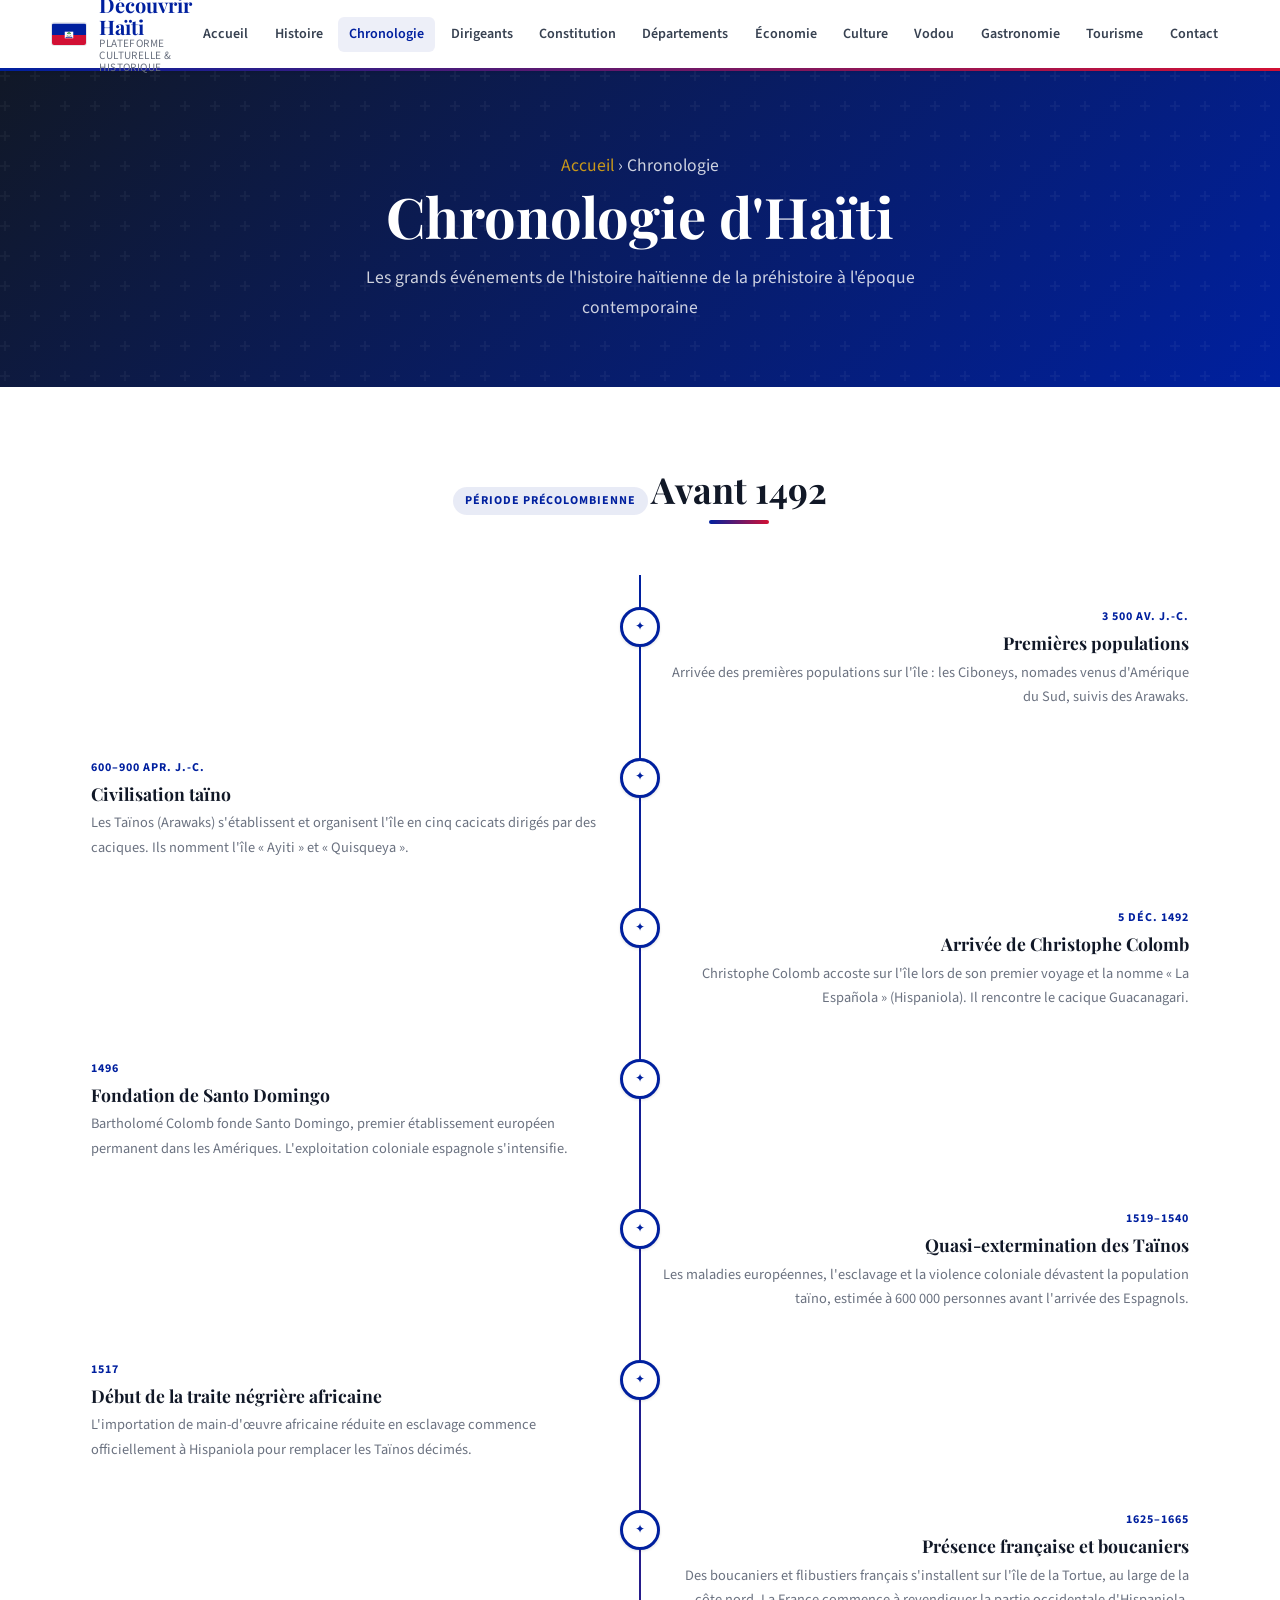
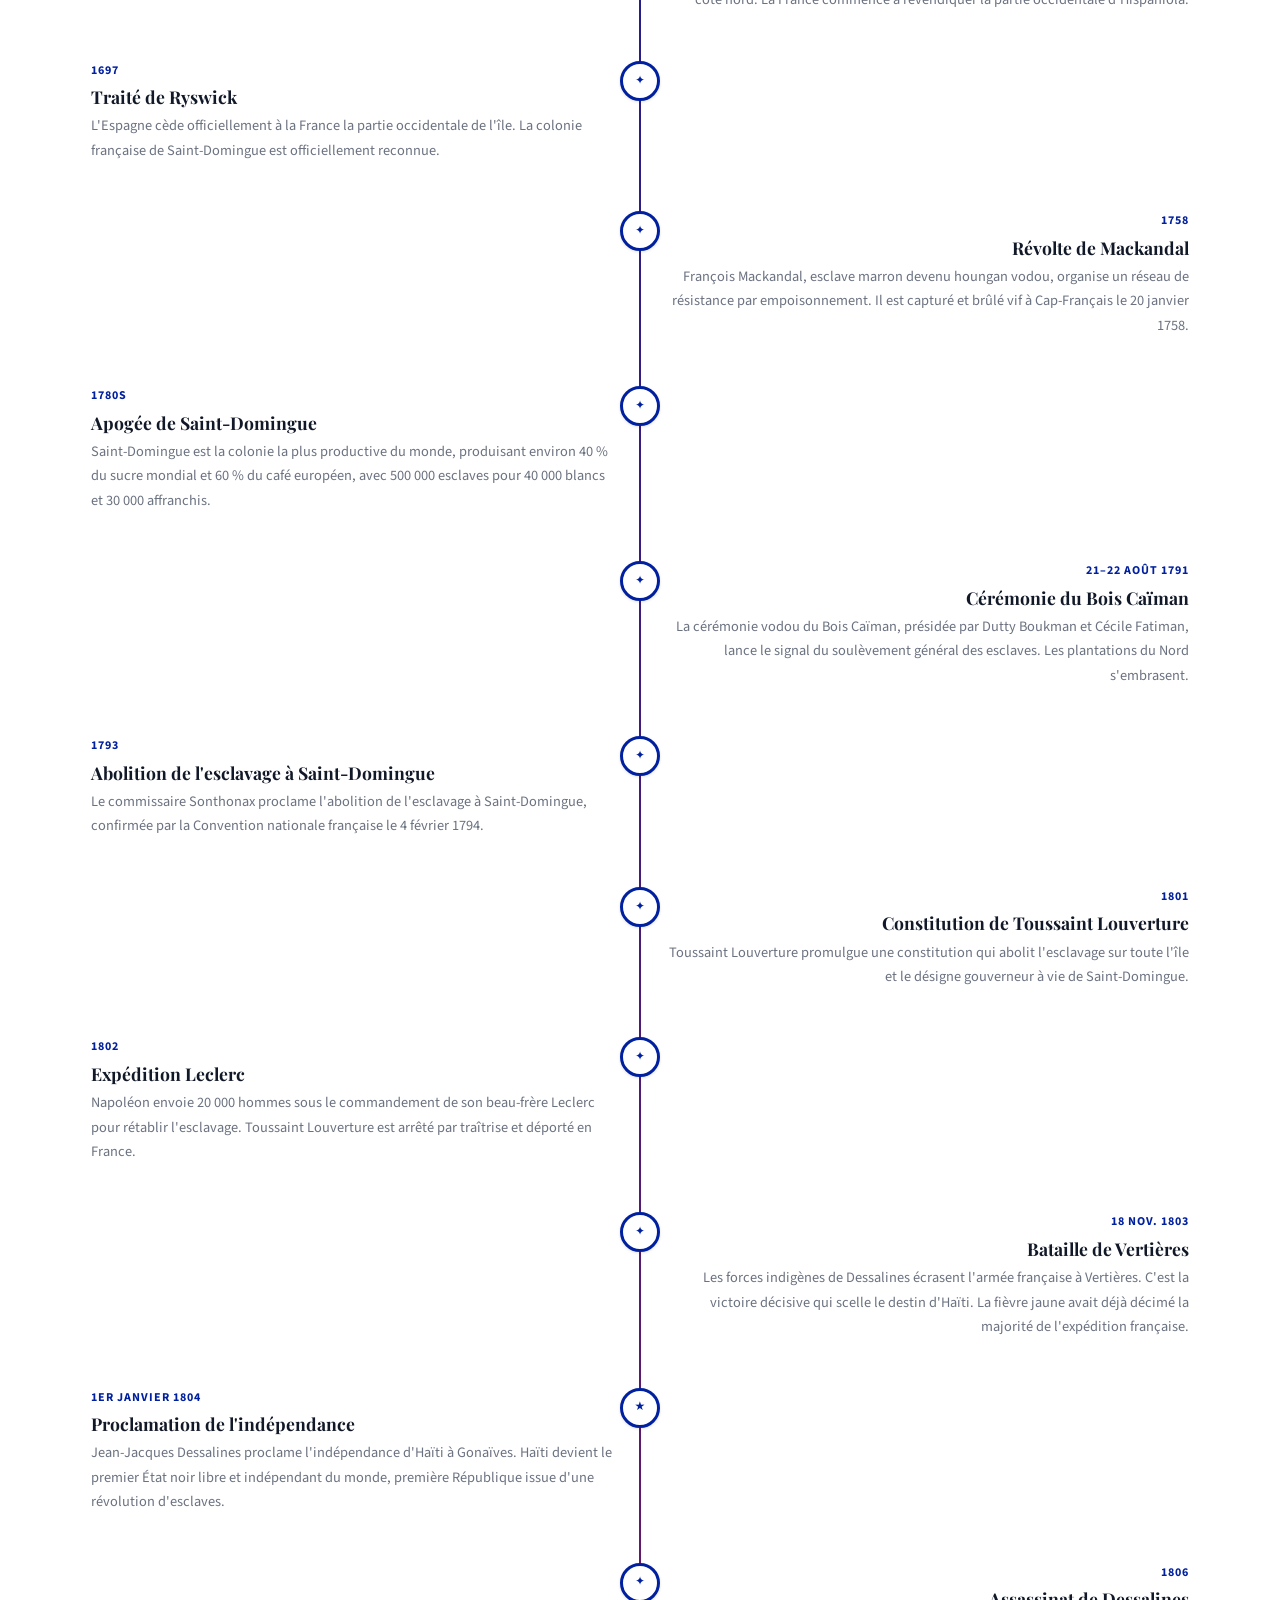
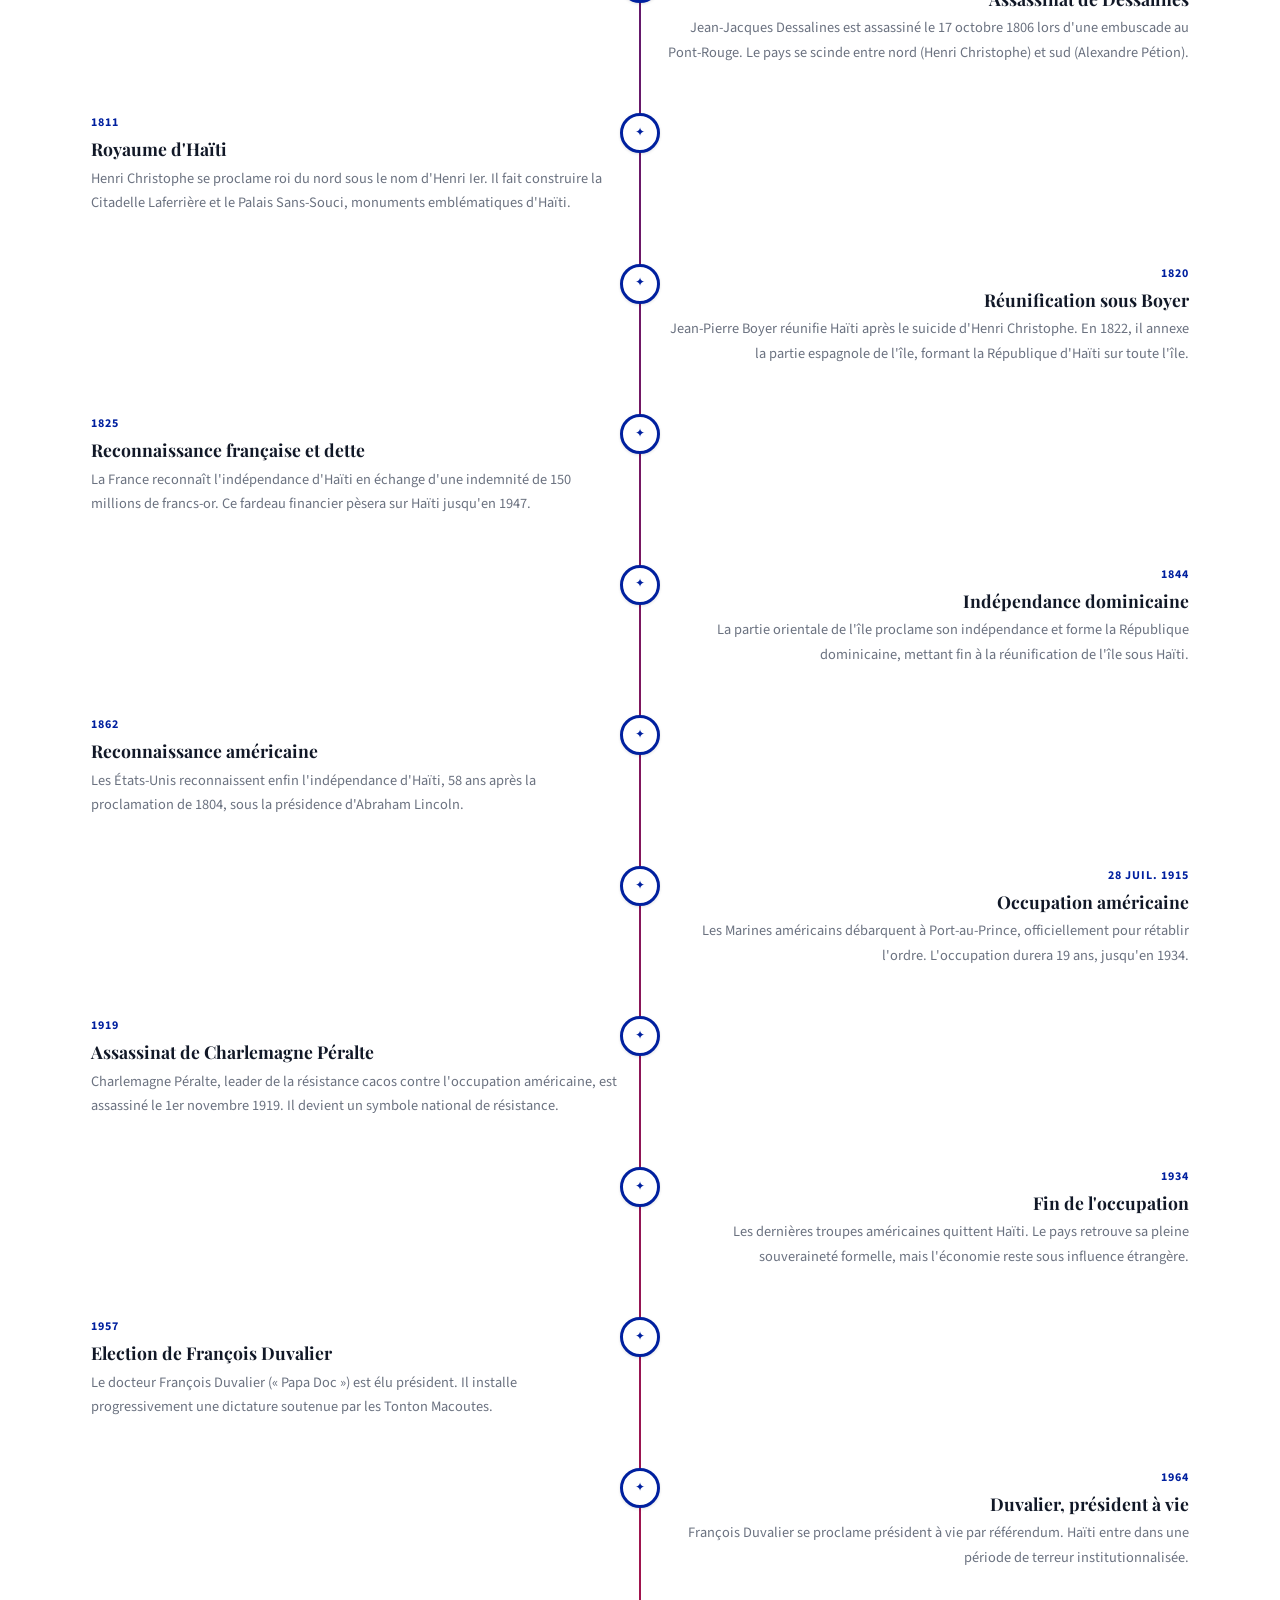
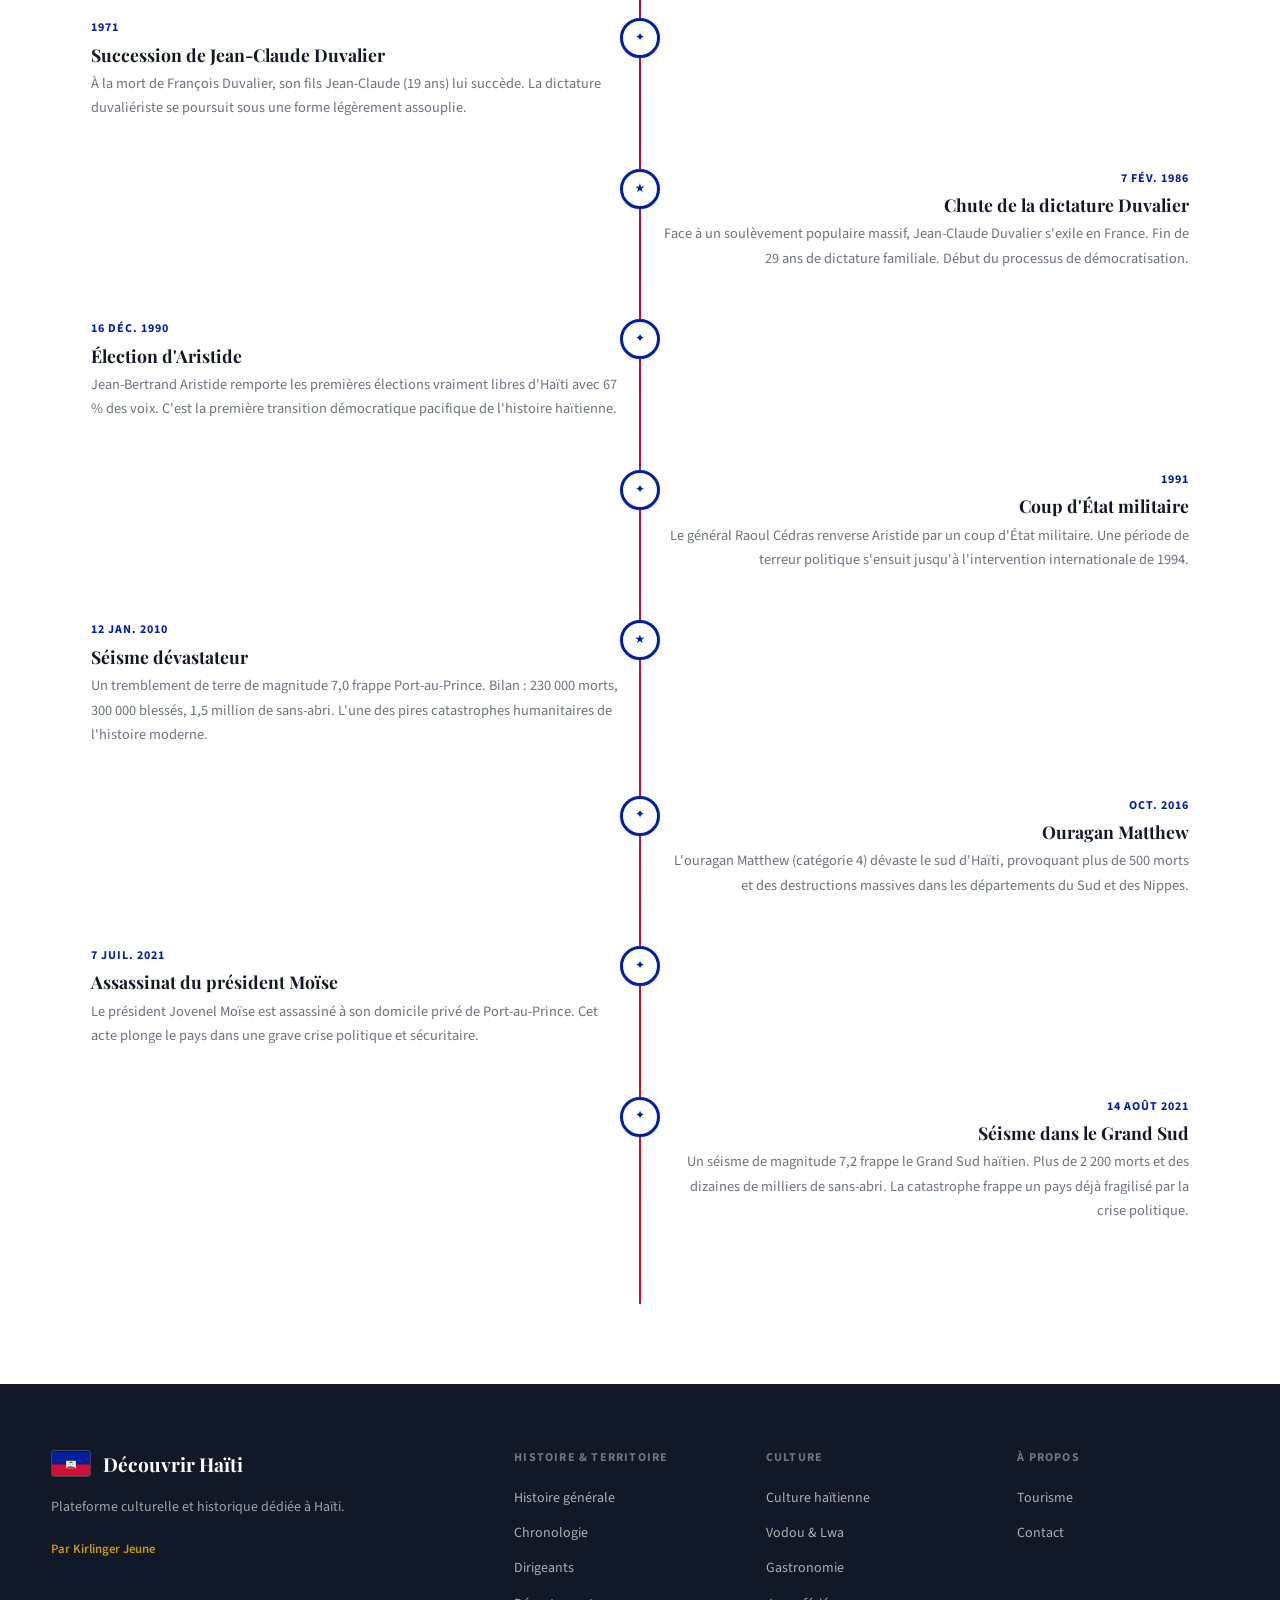
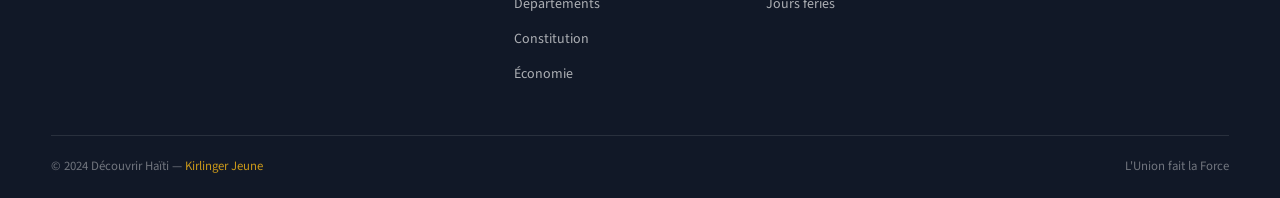
==== commit 6f2607c8: "Add new pages (départements, économie), expand dirigeants, update navigation and CSS Co-authored-by:" ====
--- a/chronologie.html
+++ b/chronologie.html
@@ -22,15 +22,16 @@
         <span></span><span></span><span></span>
       </button>
       <ul class="navbar__menu" id="main-menu" role="list">
-        <li><a href="index.html">Accueil</a></li>
+                <li><a href="index.html">Accueil</a></li>
         <li><a href="histoire.html">Histoire</a></li>
         <li><a href="chronologie.html">Chronologie</a></li>
         <li><a href="dirigeants.html">Dirigeants</a></li>
         <li><a href="constitution.html">Constitution</a></li>
+        <li><a href="departements.html">Départements</a></li>
+        <li><a href="economie.html">Économie</a></li>
         <li><a href="culture.html">Culture</a></li>
         <li><a href="vodou.html">Vodou</a></li>
         <li><a href="gastronomie.html">Gastronomie</a></li>
-        <li><a href="jours-feries.html">Jours fériés</a></li>
         <li><a href="tourisme.html">Tourisme</a></li>
         <li><a href="contact.html">Contact</a></li>
       </ul>
@@ -386,13 +387,15 @@
           <p class="footer__desc">Plateforme culturelle et historique dédiée à Haïti.</p>
           <p class="footer__author">Par Kirlinger Jeune</p>
         </div>
-        <div>
-          <p class="footer__heading">Histoire</p>
+                <div>
+          <p class="footer__heading">Histoire &amp; Territoire</p>
           <ul class="footer__links">
             <li><a href="histoire.html">Histoire générale</a></li>
             <li><a href="chronologie.html">Chronologie</a></li>
             <li><a href="dirigeants.html">Dirigeants</a></li>
+            <li><a href="departements.html">Départements</a></li>
             <li><a href="constitution.html">Constitution</a></li>
+            <li><a href="economie.html">Économie</a></li>
           </ul>
         </div>
         <div>
--- a/css/style.css
+++ b/css/style.css
@@ -251,7 +251,7 @@
   min-height: 90vh;
   display: flex;
   align-items: center;
-  background: linear-gradient(135deg, #00154a 0%, #00209F 40%, #1a0a3a 70%, #8B0020 100%);
+  background: linear-gradient(160deg, #00104e 0%, #00209F 35%, #00209F 50%, #9B0025 75%, #D21034 100%);
   overflow: hidden;
   color: var(--white);
 }
@@ -1148,3 +1148,374 @@
   .page-header { padding: 3rem 0 2.5rem; }
   .cards-grid { grid-template-columns: 1fr; }
 }
+
+/* ---- Department Cards ---- */
+.dept-card {
+  background: var(--white);
+  border-radius: var(--radius);
+  box-shadow: var(--shadow-sm);
+  border: 1px solid var(--border);
+  overflow: hidden;
+  transition: transform var(--transition), box-shadow var(--transition);
+}
+
+.dept-card:hover {
+  transform: translateY(-5px);
+  box-shadow: var(--shadow-md);
+}
+
+.dept-card__header {
+  height: 80px;
+  display: flex;
+  align-items: center;
+  justify-content: space-between;
+  padding: 0 1.5rem;
+  background: linear-gradient(135deg, var(--blue-haiti), #0035cc);
+  color: var(--white);
+}
+
+.dept-card__header--red    { background: linear-gradient(135deg, var(--red-haiti), #a00020); }
+.dept-card__header--teal   { background: linear-gradient(135deg, #0891b2, #0e7490); }
+.dept-card__header--green  { background: linear-gradient(135deg, #16a34a, #15803d); }
+.dept-card__header--purple { background: linear-gradient(135deg, #7c3aed, #6d28d9); }
+.dept-card__header--gold   { background: linear-gradient(135deg, var(--gold), #a67b14); }
+.dept-card__header--indigo { background: linear-gradient(135deg, #4338ca, #3730a3); }
+.dept-card__header--rose   { background: linear-gradient(135deg, #e11d48, #be123c); }
+.dept-card__header--slate  { background: linear-gradient(135deg, #475569, #334155); }
+.dept-card__header--orange { background: linear-gradient(135deg, #ea580c, #c2410c); }
+
+.dept-card__num {
+  font-family: var(--font-head);
+  font-size: 2.5rem;
+  font-weight: 700;
+  opacity: .3;
+}
+
+.dept-card__name {
+  font-family: var(--font-head);
+  font-size: 1.2rem;
+  font-weight: 700;
+}
+
+.dept-card__body {
+  padding: 1.5rem;
+}
+
+.dept-card__capital {
+  font-size: .75rem;
+  font-weight: 700;
+  letter-spacing: .08em;
+  text-transform: uppercase;
+  color: var(--blue-haiti);
+  margin-bottom: .75rem;
+}
+
+.dept-card__body p {
+  font-size: .875rem;
+  color: var(--text-light);
+  margin-bottom: .75rem;
+}
+
+.dept-card__tags {
+  display: flex;
+  flex-wrap: wrap;
+  gap: .4rem;
+}
+
+.dept-tag {
+  display: inline-block;
+  font-size: .7rem;
+  font-weight: 600;
+  padding: .2rem .6rem;
+  border-radius: 999px;
+  background: #f3f4f6;
+  color: var(--mid);
+}
+
+/* ---- Leader Era Divider ---- */
+.era-divider {
+  display: flex;
+  align-items: center;
+  gap: 1rem;
+  margin: 3rem 0 1.5rem;
+}
+
+.era-divider__line {
+  flex: 1;
+  height: 2px;
+  background: linear-gradient(90deg, var(--border), transparent);
+}
+
+.era-divider__line--right {
+  background: linear-gradient(90deg, transparent, var(--border));
+}
+
+.era-divider__label {
+  font-family: var(--font-head);
+  font-size: 1.1rem;
+  font-weight: 700;
+  color: var(--blue-haiti);
+  white-space: nowrap;
+}
+
+/* ---- Trauma / Event Cards ---- */
+.trauma-card {
+  background: var(--white);
+  border-radius: var(--radius);
+  padding: 1.5rem;
+  box-shadow: var(--shadow-sm);
+  border: 1px solid var(--border);
+  border-left: 5px solid var(--red-haiti);
+  transition: transform var(--transition), box-shadow var(--transition);
+}
+
+.trauma-card:hover {
+  transform: translateY(-3px);
+  box-shadow: var(--shadow-md);
+}
+
+.trauma-card--blue { border-left-color: var(--blue-haiti); }
+.trauma-card--gold { border-left-color: var(--gold); }
+
+.trauma-card__year {
+  font-size: .75rem;
+  font-weight: 700;
+  letter-spacing: .1em;
+  text-transform: uppercase;
+  color: var(--red-haiti);
+  margin-bottom: .4rem;
+}
+
+.trauma-card--blue .trauma-card__year { color: var(--blue-haiti); }
+.trauma-card--gold .trauma-card__year { color: var(--gold); }
+
+.trauma-card h3 {
+  font-size: 1.05rem;
+  margin-bottom: .5rem;
+}
+
+.trauma-card p {
+  font-size: .875rem;
+  color: var(--text-light);
+  margin-bottom: 0;
+}
+
+/* ---- Resource Cards ---- */
+.resource-grid {
+  display: grid;
+  gap: 1.5rem;
+  grid-template-columns: repeat(auto-fill, minmax(240px, 1fr));
+}
+
+.resource-card {
+  background: var(--white);
+  border-radius: var(--radius);
+  padding: 1.75rem;
+  box-shadow: var(--shadow-sm);
+  border: 1px solid var(--border);
+  border-top: 4px solid var(--blue-haiti);
+  transition: transform var(--transition), box-shadow var(--transition);
+}
+
+.resource-card:hover {
+  transform: translateY(-4px);
+  box-shadow: var(--shadow-md);
+}
+
+.resource-card--red    { border-top-color: var(--red-haiti); }
+.resource-card--gold   { border-top-color: var(--gold); }
+.resource-card--green  { border-top-color: #16a34a; }
+.resource-card--teal   { border-top-color: #0891b2; }
+
+.resource-card__icon {
+  width: 48px;
+  height: 48px;
+  border-radius: var(--radius-sm);
+  background: rgba(0,32,159,.08);
+  display: flex;
+  align-items: center;
+  justify-content: center;
+  font-size: 1.5rem;
+  margin-bottom: 1rem;
+}
+
+.resource-card--red  .resource-card__icon { background: rgba(210,16,52,.08); }
+.resource-card--gold .resource-card__icon { background: rgba(200,151,26,.08); }
+.resource-card--green .resource-card__icon { background: rgba(22,163,74,.08); }
+.resource-card--teal .resource-card__icon { background: rgba(8,145,178,.08); }
+
+.resource-card h3 { font-size: 1rem; margin-bottom: .4rem; }
+.resource-card p  { font-size: .875rem; color: var(--text-light); margin-bottom: 0; }
+
+/* ---- Two-column layout ---- */
+.two-col {
+  display: grid;
+  gap: 2rem;
+  grid-template-columns: 1fr 1fr;
+}
+
+@media (max-width: 768px) {
+  .two-col { grid-template-columns: 1fr; }
+}
+
+/* ---- Highlight box ---- */
+.highlight-box {
+  background: linear-gradient(135deg, var(--blue-haiti), #0035cc);
+  color: var(--white);
+  border-radius: var(--radius);
+  padding: 2.5rem;
+  position: relative;
+  overflow: hidden;
+}
+
+.highlight-box::before {
+  content: '';
+  position: absolute;
+  inset: 0;
+  background: url("data:image/svg+xml,%3Csvg width='60' height='60' viewBox='0 0 60 60' xmlns='http://www.w3.org/2000/svg'%3E%3Cg fill='none' fill-rule='evenodd'%3E%3Cg fill='%23ffffff' fill-opacity='0.04'%3E%3Cpath d='M36 34v-4h-2v4h-4v2h4v4h2v-4h4v-2h-4zm0-30V0h-2v4h-4v2h4v4h2V6h4V4h-4zM6 34v-4H4v4H0v2h4v4h2v-4h4v-2H6zM6 4V0H4v4H0v2h4v4h2V6h4V4H6z'/%3E%3C/g%3E%3C/g%3E%3C/svg%3E");
+}
+
+.highlight-box h3 { color: var(--white); position: relative; margin-bottom: .75rem; }
+.highlight-box p  { color: rgba(255,255,255,.85); position: relative; margin-bottom: 0; }
+
+.highlight-box--red { background: linear-gradient(135deg, var(--red-haiti), #a00020); }
+.highlight-box--gold { background: linear-gradient(135deg, #b8840f, var(--gold)); }
+
+/* ---- Number list ---- */
+.num-list {
+  counter-reset: num-counter;
+  list-style: none;
+  display: flex;
+  flex-direction: column;
+  gap: .75rem;
+}
+
+.num-list li {
+  counter-increment: num-counter;
+  display: flex;
+  align-items: flex-start;
+  gap: 1rem;
+  font-size: .9rem;
+  color: var(--text-light);
+}
+
+.num-list li::before {
+  content: counter(num-counter);
+  flex-shrink: 0;
+  width: 28px;
+  height: 28px;
+  border-radius: 50%;
+  background: var(--blue-haiti);
+  color: var(--white);
+  font-size: .75rem;
+  font-weight: 700;
+  display: flex;
+  align-items: center;
+  justify-content: center;
+  margin-top: .1rem;
+}
+
+/* ---- Quote block ---- */
+.blockquote-haiti {
+  border-left: 4px solid var(--gold);
+  padding: 1.25rem 1.75rem;
+  background: var(--white);
+  border-radius: 0 var(--radius-sm) var(--radius-sm) 0;
+  box-shadow: var(--shadow-sm);
+  font-style: italic;
+  color: var(--mid);
+  font-size: 1.05rem;
+  margin: 2rem 0;
+}
+
+.blockquote-haiti cite {
+  display: block;
+  font-style: normal;
+  font-weight: 700;
+  font-size: .8rem;
+  color: var(--gold);
+  margin-top: .75rem;
+}
+
+/* ---- Period tag ---- */
+.period-tag {
+  display: inline-block;
+  font-size: .7rem;
+  font-weight: 700;
+  letter-spacing: .08em;
+  text-transform: uppercase;
+  background: rgba(0,32,159,.1);
+  color: var(--blue-haiti);
+  border-radius: 999px;
+  padding: .2rem .75rem;
+  margin-bottom: .5rem;
+}
+
+.period-tag--red  { background: rgba(210,16,52,.1); color: var(--red-haiti); }
+.period-tag--gold { background: rgba(200,151,26,.1); color: #8a6812; }
+
+/* ---- Ministry grid ---- */
+.ministry-grid {
+  display: grid;
+  gap: 1rem;
+  grid-template-columns: repeat(auto-fill, minmax(220px, 1fr));
+}
+
+.ministry-item {
+  background: var(--white);
+  border-radius: var(--radius-sm);
+  padding: 1rem 1.25rem;
+  border: 1px solid var(--border);
+  border-left: 3px solid var(--blue-haiti);
+  font-size: .875rem;
+  font-weight: 600;
+  color: var(--dark);
+  transition: border-left-color var(--transition), box-shadow var(--transition);
+}
+
+.ministry-item:hover {
+  border-left-color: var(--red-haiti);
+  box-shadow: var(--shadow-sm);
+}
+
+/* ---- Sector cards ---- */
+.sector-card {
+  background: var(--white);
+  border-radius: var(--radius);
+  padding: 1.75rem;
+  box-shadow: var(--shadow-sm);
+  border: 1px solid var(--border);
+  transition: transform var(--transition), box-shadow var(--transition);
+}
+
+.sector-card:hover {
+  transform: translateY(-4px);
+  box-shadow: var(--shadow-md);
+}
+
+.sector-card__label {
+  font-size: .7rem;
+  font-weight: 700;
+  letter-spacing: .1em;
+  text-transform: uppercase;
+  color: var(--text-light);
+  margin-bottom: .5rem;
+}
+
+.sector-card h3 { font-size: 1.05rem; margin-bottom: .5rem; }
+.sector-card p  { font-size: .875rem; color: var(--text-light); margin-bottom: 0; }
+
+/* ---- Pct bar ---- */
+.pct-bar {
+  margin-top: .75rem;
+  height: 6px;
+  background: var(--border);
+  border-radius: 3px;
+  overflow: hidden;
+}
+
+.pct-bar__fill {
+  height: 100%;
+  background: linear-gradient(90deg, var(--blue-haiti), var(--red-haiti));
+  border-radius: 3px;
+}
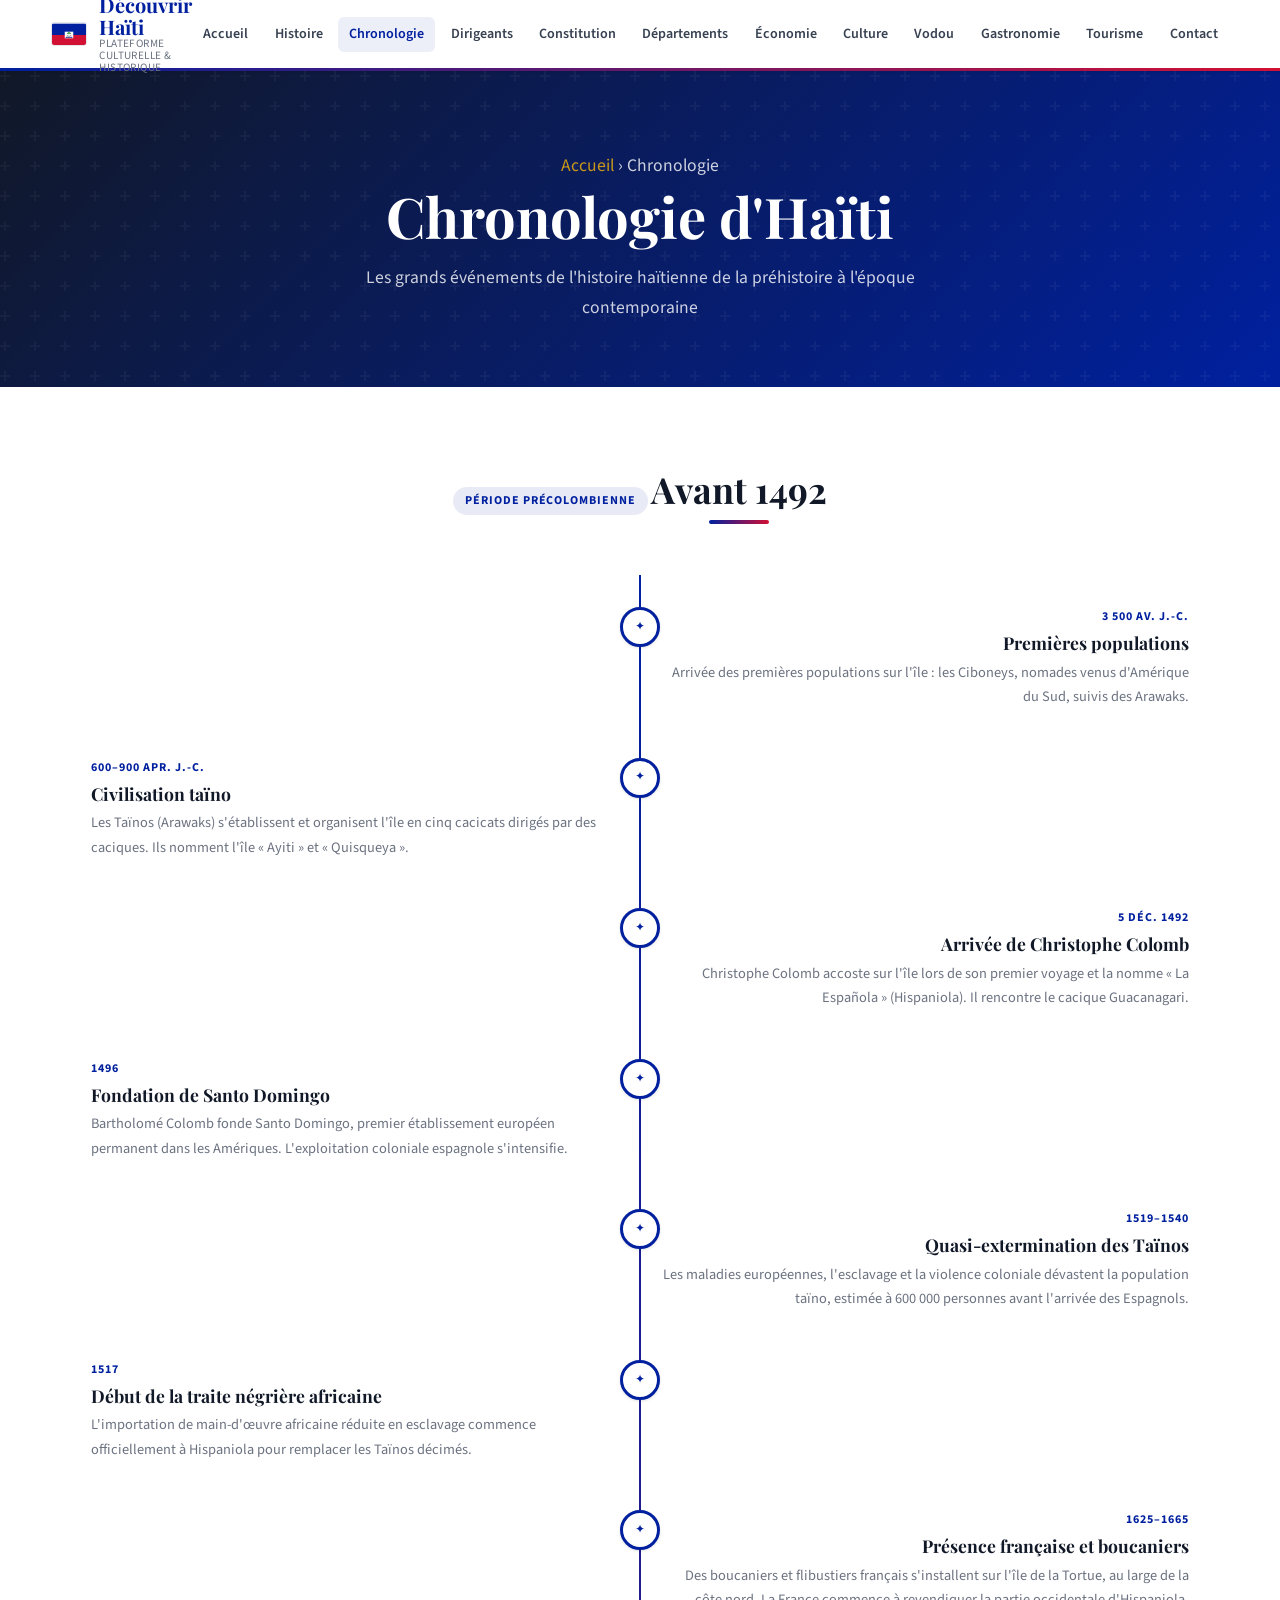
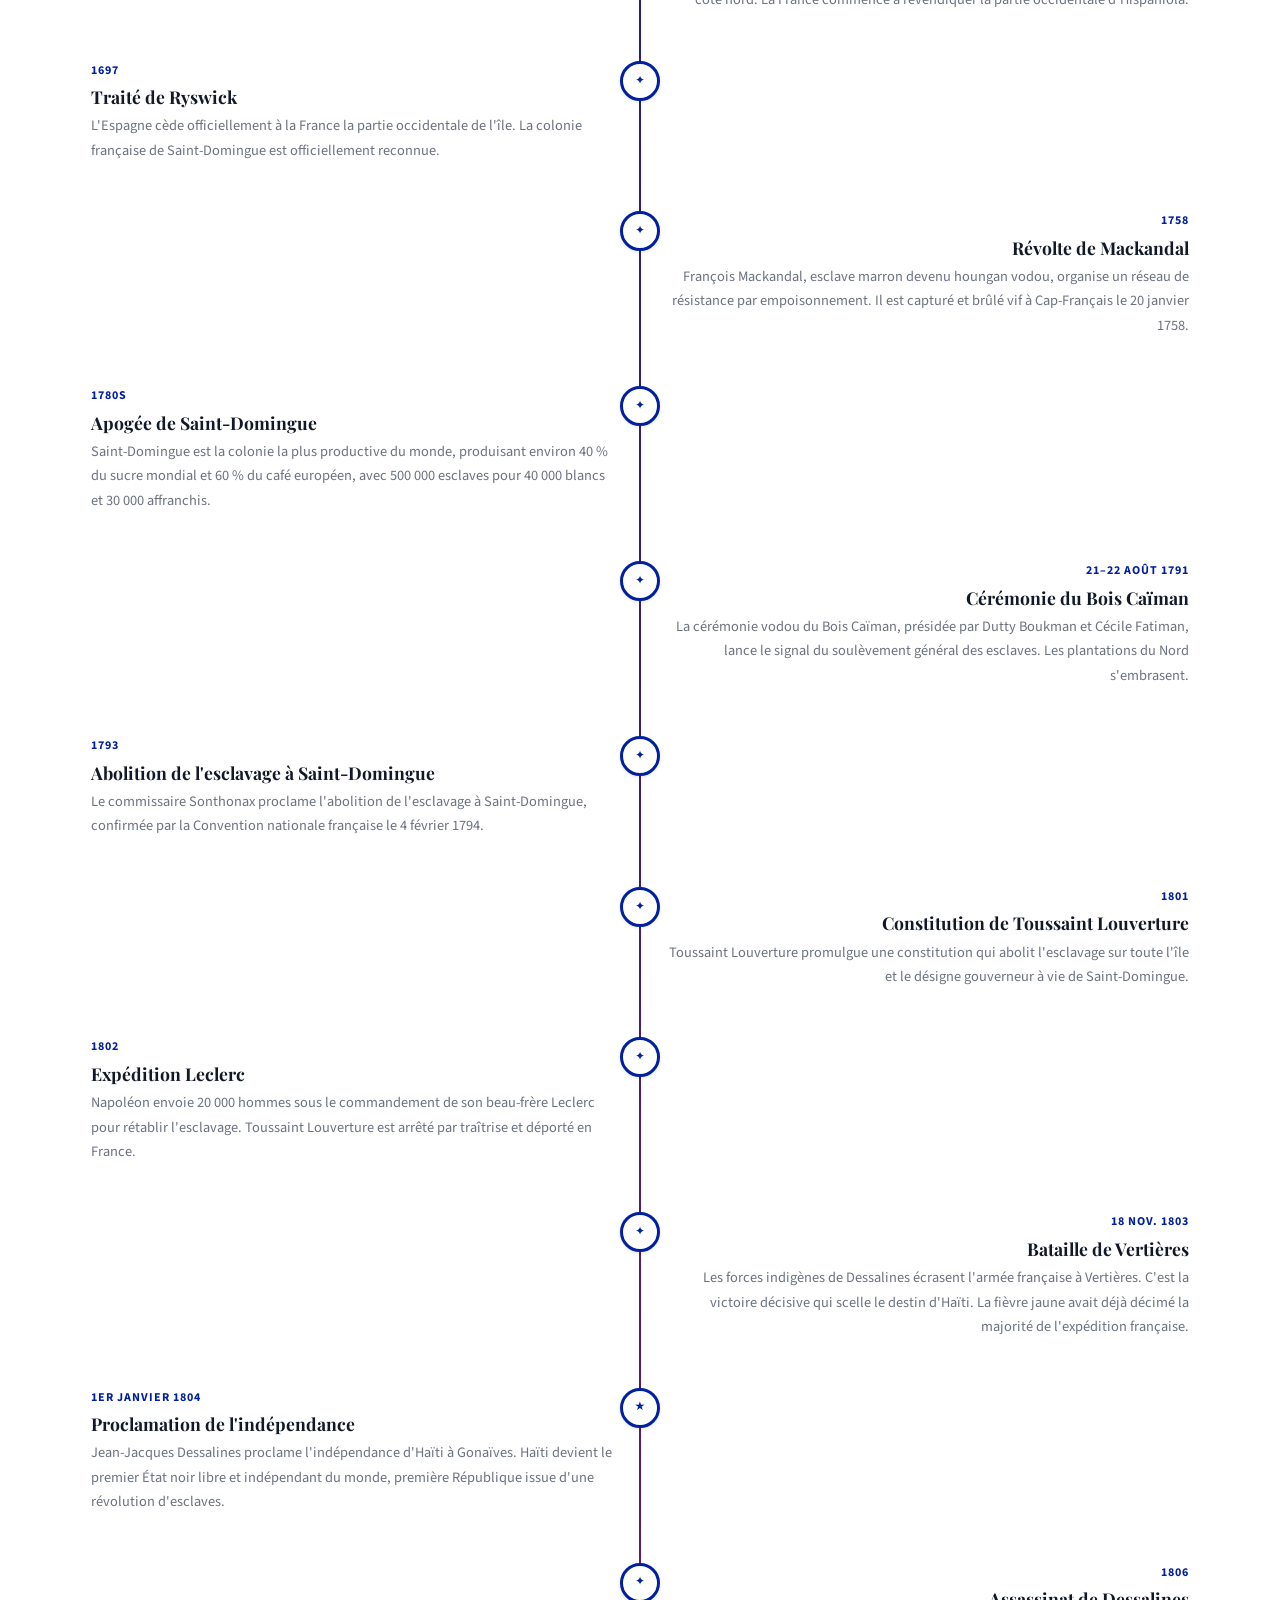
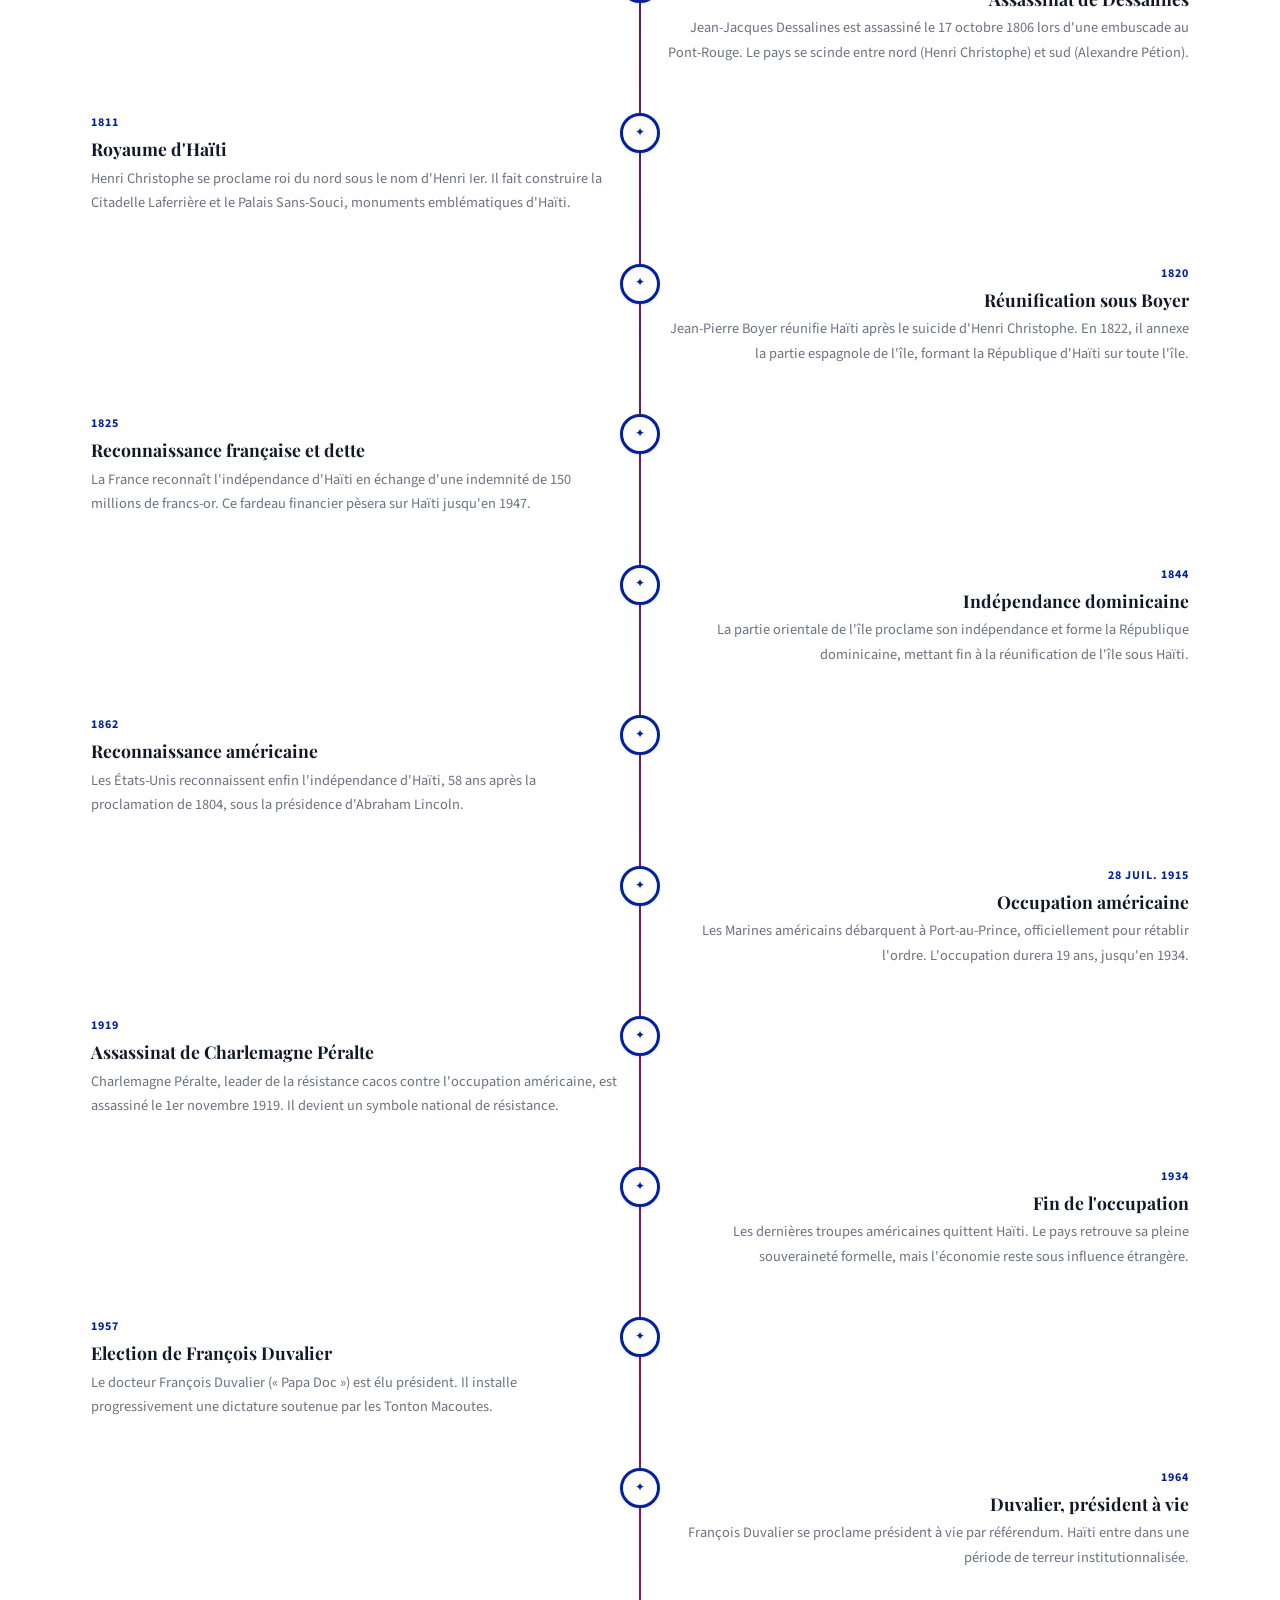
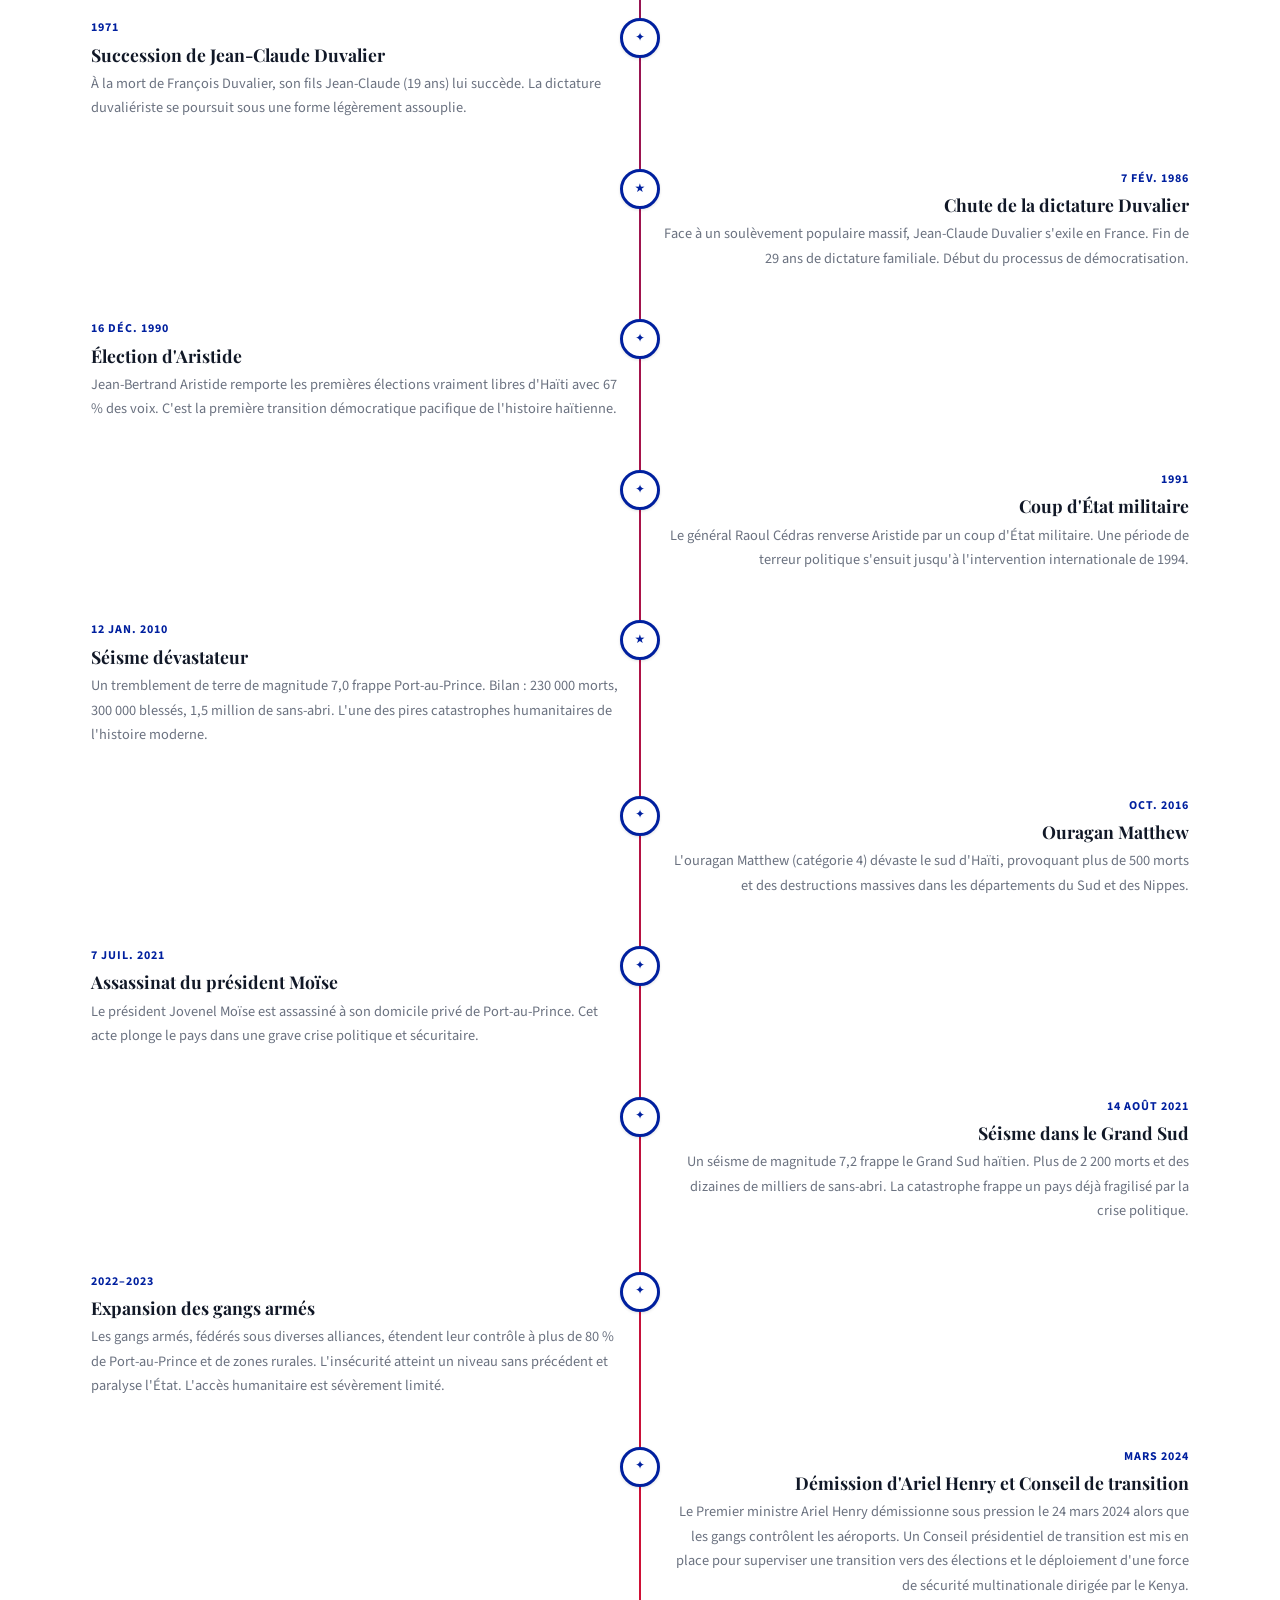
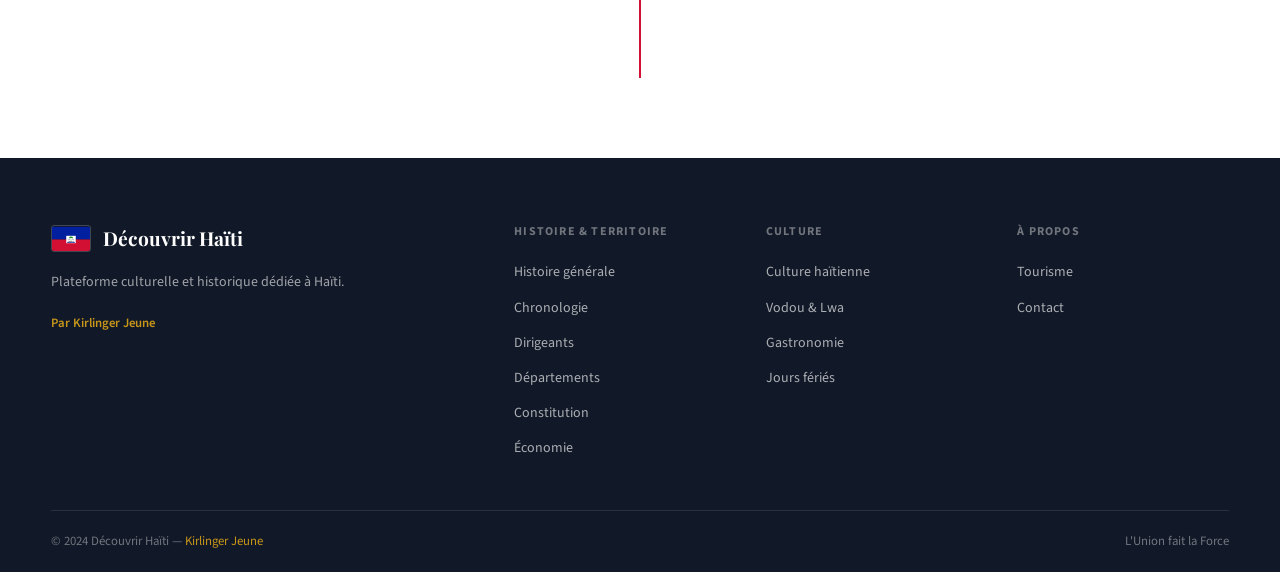
==== commit 62bafb98: "Expand histoire.html, constitution.html, chronologie.html; fix CSS gradient and emoji accessibility " ====
--- a/chronologie.html
+++ b/chronologie.html
@@ -371,6 +371,24 @@
           </div>
         </div>
 
+        <div class="timeline__item">
+          <div class="timeline__dot">✦</div>
+          <div class="timeline__content">
+            <div class="timeline__year">2022–2023</div>
+            <h3 class="timeline__title">Expansion des gangs armés</h3>
+            <p class="timeline__text">Les gangs armés, fédérés sous diverses alliances, étendent leur contrôle à plus de 80 % de Port-au-Prince et de zones rurales. L'insécurité atteint un niveau sans précédent et paralyse l'État. L'accès humanitaire est sévèrement limité.</p>
+          </div>
+        </div>
+
+        <div class="timeline__item">
+          <div class="timeline__dot">✦</div>
+          <div class="timeline__content">
+            <div class="timeline__year">mars 2024</div>
+            <h3 class="timeline__title">Démission d'Ariel Henry et Conseil de transition</h3>
+            <p class="timeline__text">Le Premier ministre Ariel Henry démissionne sous pression le 24 mars 2024 alors que les gangs contrôlent les aéroports. Un Conseil présidentiel de transition est mis en place pour superviser une transition vers des élections et le déploiement d'une force de sécurité multinationale dirigée par le Kenya.</p>
+          </div>
+        </div>
+
       </div>
 
     </div>
--- a/css/style.css
+++ b/css/style.css
@@ -251,7 +251,7 @@
   min-height: 90vh;
   display: flex;
   align-items: center;
-  background: linear-gradient(160deg, #00104e 0%, #00209F 35%, #00209F 50%, #9B0025 75%, #D21034 100%);
+  background: linear-gradient(160deg, #00104e 0%, #00209F 40%, #9B0025 70%, #D21034 100%);
   overflow: hidden;
   color: var(--white);
 }
